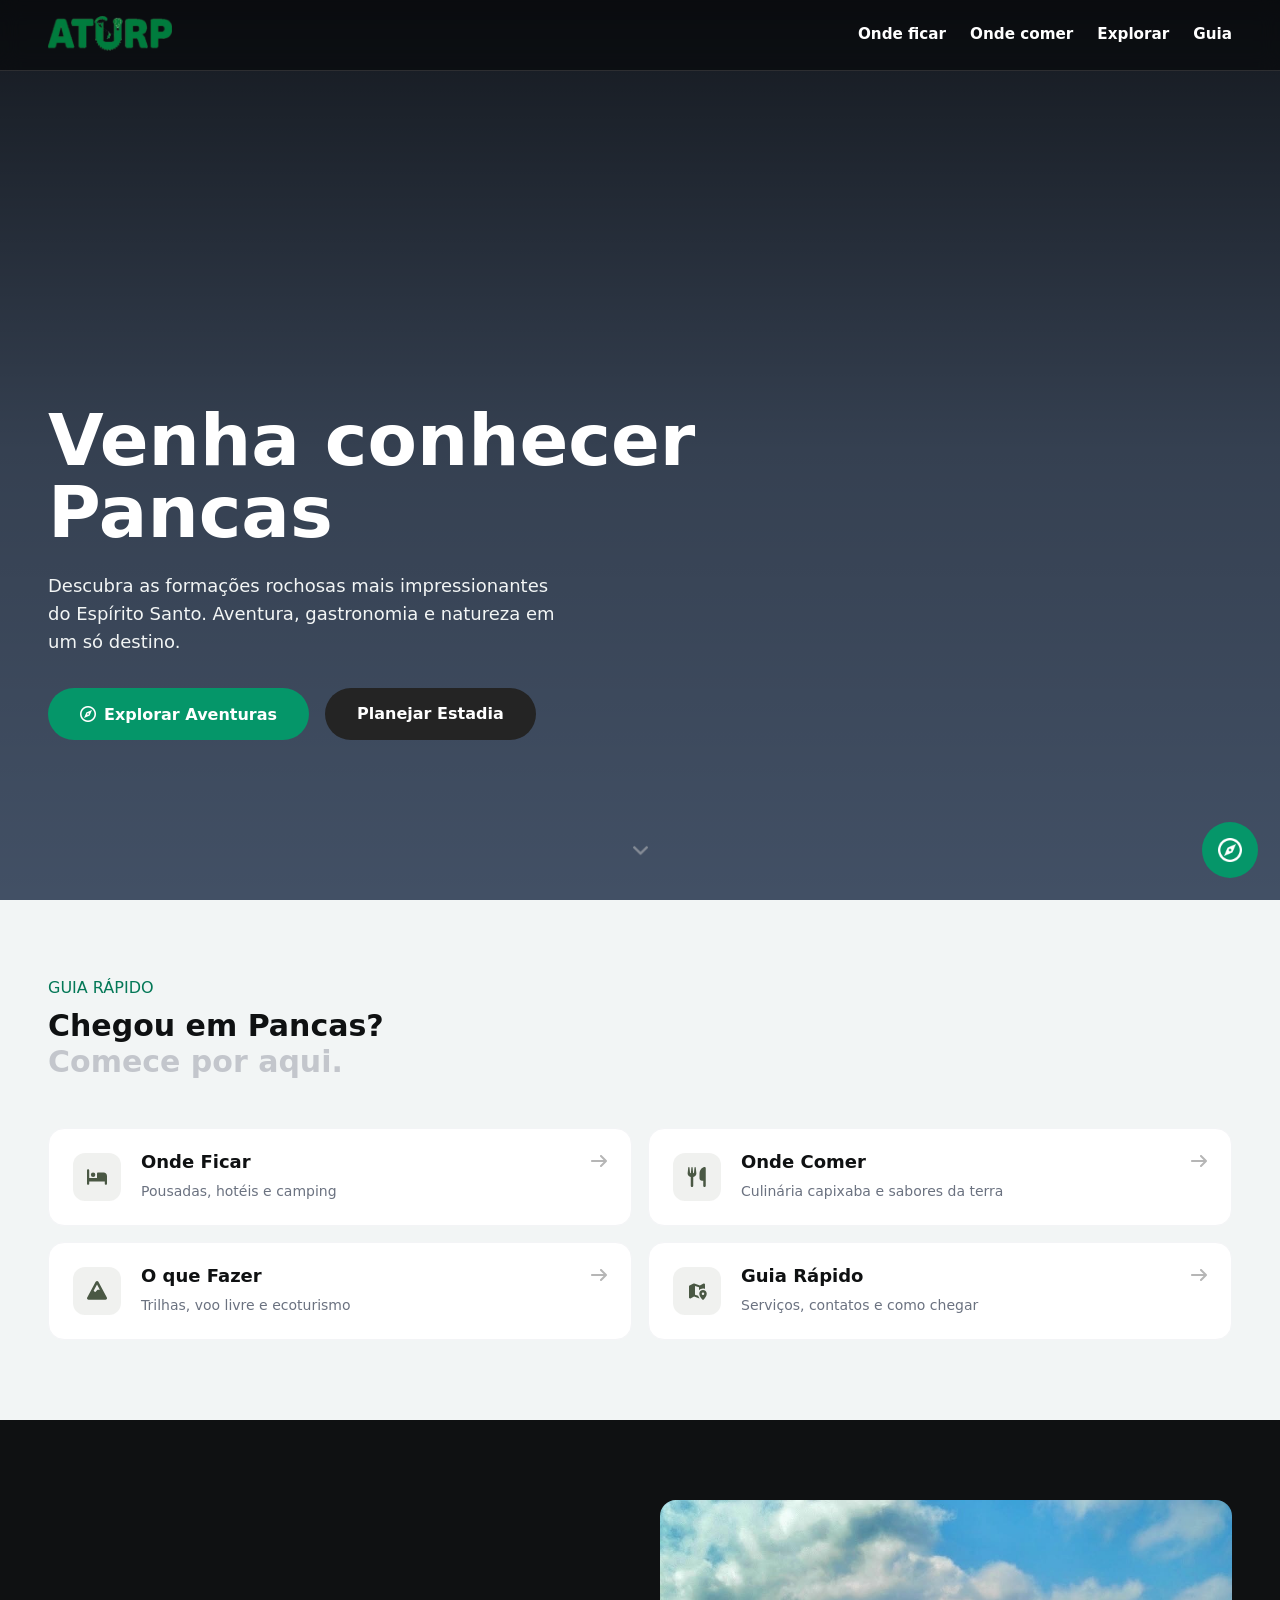
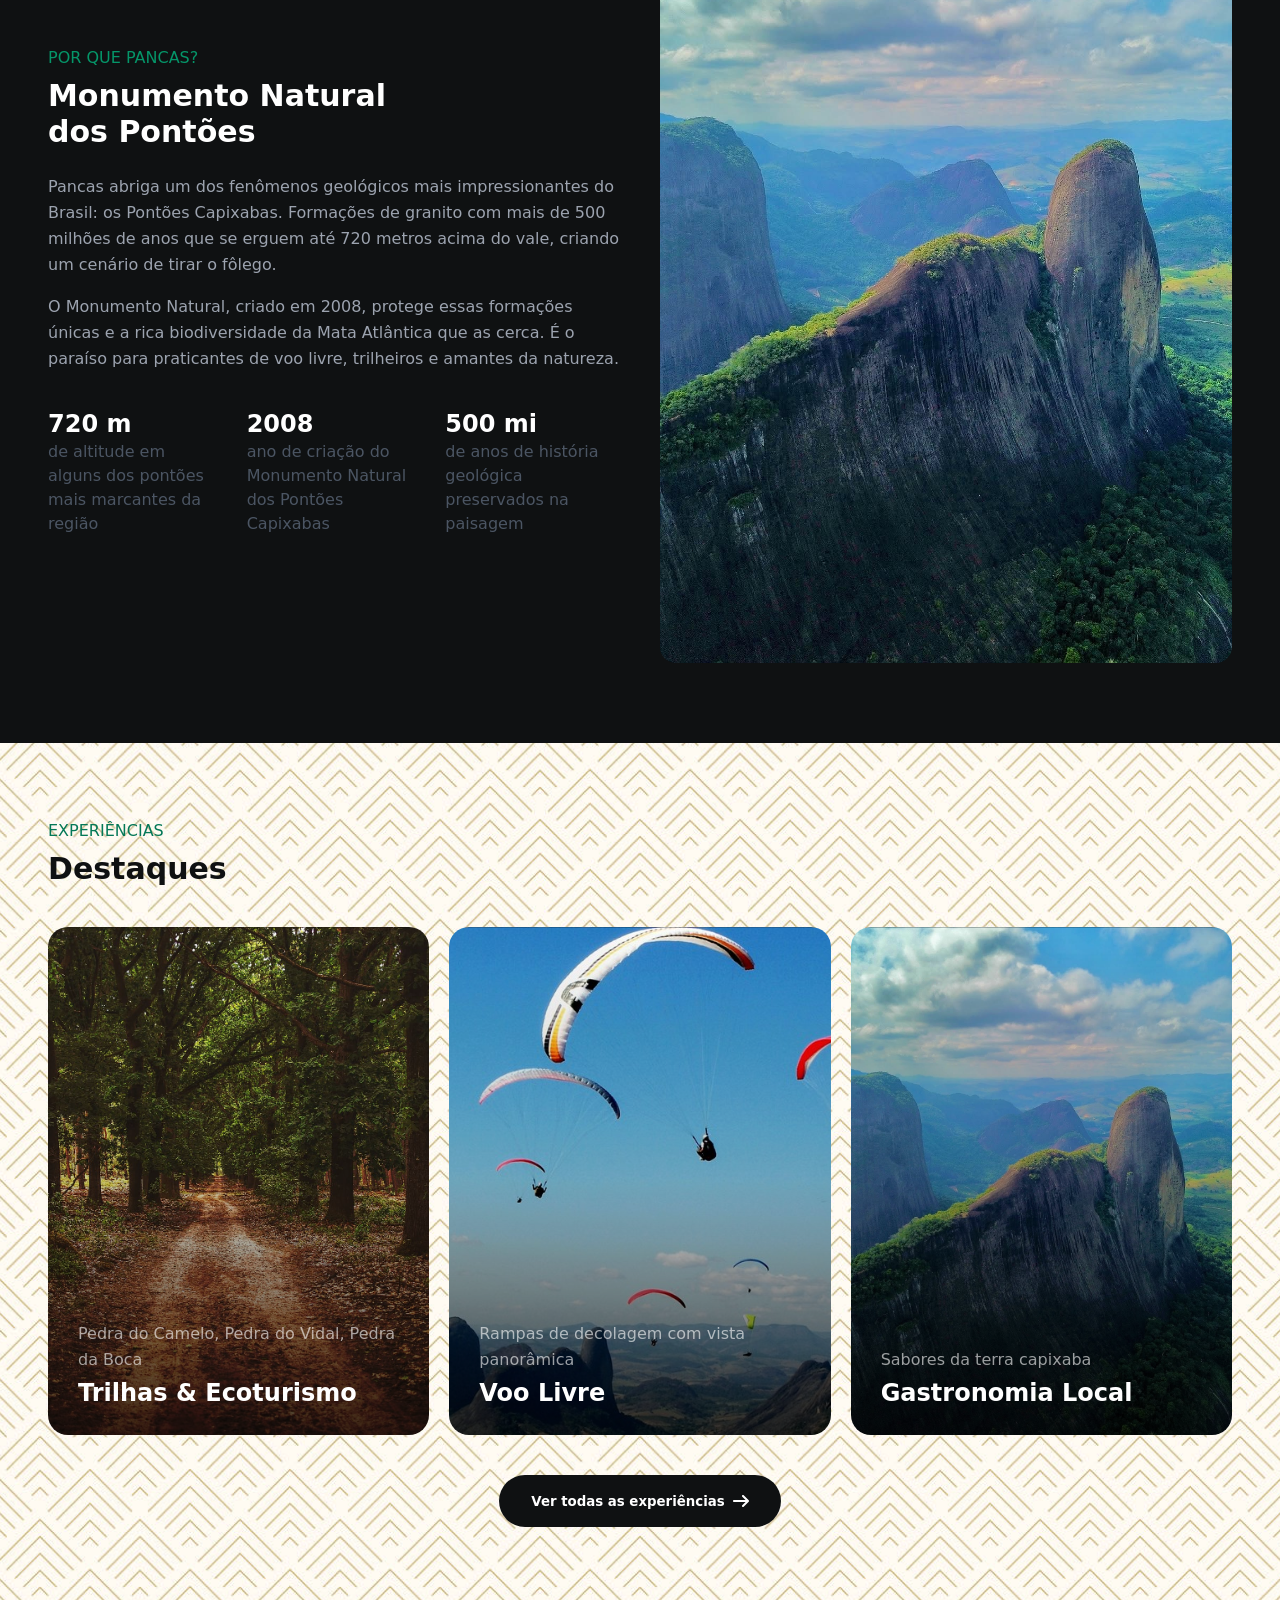
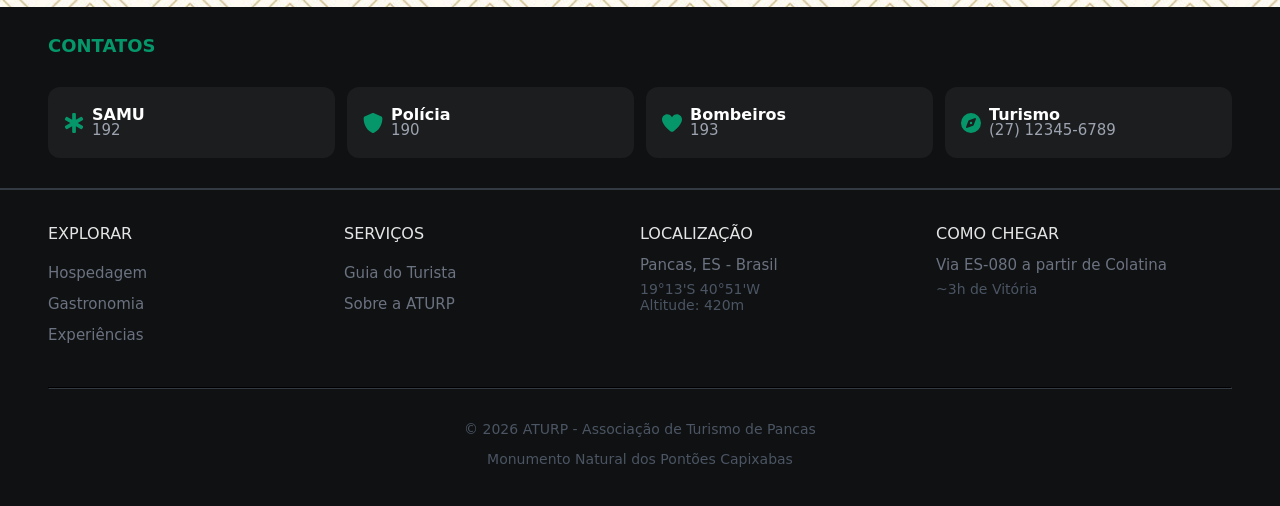
==== index.html @ 4fa63177 "Maior responsividade no "hero" e "onde-comer" / Adição de navegação no header" ====
<!doctype html>
<html lang="pt-BR">
	<head>
		<meta charset="UTF-8" />
		<meta name="viewport" content="width=device-width, initial-scale=1.0" />
		<title>Pancas Guia Turístico</title>
		<link rel="stylesheet" href="css/reset.css" />
		<link rel="stylesheet" href="css/main.css" />
		<link rel="stylesheet" href="css/index.css" />
		<link rel="stylesheet" href="css/nav-modal.css" />
	</head>
	<body id="page-top">
		<header class="site-header">
			<nav class="site-header__nav" aria-label="Navegação principal">
				<div class="layout-container site-header__nav-inner">
					<div class="logo">
						<a href="./index.html">
							<img
								src="./assets/img/aturp-logo-nobk.png"
								alt="Logo da ATURP - Associação de Turismo de Pancas"
								height="35"
							/>
						</a>
					</div>
					<div class="site-header__desktop-nav" aria-label="Navegação rápida">
						<a href="./pages/onde-ficar.html">Onde ficar</a>
						<a href="#contacts" data-scroll="#contacts">Onde comer</a>
						<a href="#experiences" data-scroll="#experiences">Explorar</a>
						<a href="#fast-guide" data-scroll="#fast-guide">Guia</a>
					</div>
				</div>
			</nav>
		</header>
		<section class="hero" aria-labelledby="hero-title">
			<div class="back-title-container" aria-hidden="true">
				<span class="back-title"></span>
			</div>
			<div class="hero__content layout-container">
				<h1 id="hero-title">Venha conhecer<br />Pancas</h1>
				<p>
					Descubra as formações rochosas mais impressionantes do Espírito Santo. Aventura, gastronomia e natureza
					em um só destino.
				</p>
				<div class="hero__actions">
					<button type="button" class="hero__button hero__button--primary btn" data-scroll="#experiences">
						<img src="assets/img/compass.png" alt="" class="btn-icon" />
						Explorar Aventuras
					</button>
					<a href="./pages/onde-ficar.html" class="hero__button hero__button--secondary btn">Planejar Estadia</a>
				</div>
				<div class="hero__scroll-indicator" aria-hidden="true">
					<img src="assets/img/down-arrow.png" alt="" aria-hidden="true" class="down-arrow" />
				</div>
			</div>
		</section>
		<main>
			<section id="fast-guide" class="fast-guide">
				<div class="layout-container">
					<hgroup>
						<p class="eyebrow">Guia Rápido</p>
						<h2 class="section-title">
							Chegou em Pancas?<br />
							<span>Comece por aqui.</span>
						</h2>
					</hgroup>
					<div class="tiles-grid">
						<a href="./pages/onde-ficar.html"
							class="guide-tile"
							aria-label="Ir para os contatos úteis e planejar sua estadia"
						>
							<div class="tile-icon">
								<svg xmlns="http://www.w3.org/2000/svg" viewBox="0 0 576 512" aria-hidden="true">
									<path
										d="M32 32c17.7 0 32 14.3 32 32l0 224 224 0 0-128c0-17.7 14.3-32 32-32l160 0c53 0 96 43 96 96l0 224c0 17.7-14.3 32-32 32s-32-14.3-32-32l0-64-448 0 0 64c0 17.7-14.3 32-32 32S0 465.7 0 448L0 64C0 46.3 14.3 32 32 32zm80 160a64 64 0 1 1 128 0 64 64 0 1 1 -128 0z"
									/>
								</svg>
							</div>
							<div class="tile-content">
								<h3>Onde Ficar</h3>
								<p>Pousadas, hotéis e camping</p>
							</div>
							<svg xmlns="http://www.w3.org/2000/svg" viewBox="0 0 512 512" class="right-arrow" aria-hidden="true">
								<path
									d="M502.6 278.6c12.5-12.5 12.5-32.8 0-45.3l-160-160c-12.5-12.5-32.8-12.5-45.3 0s-12.5 32.8 0 45.3L402.7 224 32 224c-17.7 0-32 14.3-32 32s14.3 32 32 32l370.7 0-105.4 105.4c-12.5 12.5-12.5 32.8 0 45.3s32.8 12.5 45.3 0l160-160z"
								/>
							</svg>
						</a>
						<button
							type="button"
							class="guide-tile"
							data-scroll="#contacts"
							aria-label="Ir para os contatos úteis e planejar onde comer"
						>
							<div class="tile-icon">
								<svg xmlns="http://www.w3.org/2000/svg" viewBox="0 0 512 512" aria-hidden="true">
									<path
										d="M63.9 14.4C63.1 6.2 56.2 0 48 0s-15.1 6.2-16 14.3L17.9 149.7c-1.3 6-1.9 12.1-1.9 18.2 0 45.9 35.1 83.6 80 87.7L96 480c0 17.7 14.3 32 32 32s32-14.3 32-32l0-224.4c44.9-4.1 80-41.8 80-87.7 0-6.1-.6-12.2-1.9-18.2L223.9 14.3C223.1 6.2 216.2 0 208 0s-15.1 6.2-15.9 14.4L178.5 149.9c-.6 5.7-5.4 10.1-11.1 10.1-5.8 0-10.6-4.4-11.2-10.2L143.9 14.6C143.2 6.3 136.3 0 128 0s-15.2 6.3-15.9 14.6L99.8 149.8c-.5 5.8-5.4 10.2-11.2 10.2-5.8 0-10.6-4.4-11.1-10.1L63.9 14.4zM448 0C432 0 320 32 320 176l0 112c0 35.3 28.7 64 64 64l32 0 0 128c0 17.7 14.3 32 32 32s32-14.3 32-32l0-448c0-17.7-14.3-32-32-32z"
									/>
								</svg>
							</div>
							<div class="tile-content">
								<h3>Onde Comer</h3>
								<p>Culinária capixaba e sabores da terra</p>
							</div>
							<svg xmlns="http://www.w3.org/2000/svg" viewBox="0 0 512 512" class="right-arrow" aria-hidden="true">
								<path
									d="M502.6 278.6c12.5-12.5 12.5-32.8 0-45.3l-160-160c-12.5-12.5-32.8-12.5-45.3 0s-12.5 32.8 0 45.3L402.7 224 32 224c-17.7 0-32 14.3-32 32s14.3 32 32 32l370.7 0-105.4 105.4c-12.5 12.5-12.5 32.8 0 45.3s32.8 12.5 45.3 0l160-160z"
								/>
							</svg>
						</button>
						<button
							type="button"
							class="guide-tile"
							data-scroll="#experiences"
							aria-label="Ir para a seção de experiências"
						>
							<div class="tile-icon">
								<svg xmlns="http://www.w3.org/2000/svg" viewBox="0 0 512 512" aria-hidden="true">
									<path
										d="M256.5 0c14.7 0 28.2 8.1 35.2 21l216 400c6.7 12.4 6.4 27.4-.8 39.5-7.2 12.1-20.3 19.5-34.3 19.5l-432 0c-14.1 0-27.1-7.4-34.3-19.5s-7.5-27.1-.8-39.5l216-400 2.9-4.6C231.7 6.2 243.6 0 256.5 0zM170.4 249.9l26.8 26.8c6.2 6.2 16.4 6.2 22.6 0l43.3-43.3c6-6 14.1-9.4 22.6-9.4l42.8 0-72.1-133.5-86.1 159.4z"
									/>
								</svg>
							</div>
							<div class="tile-content">
								<h3>O que Fazer</h3>
								<p>Trilhas, voo livre e ecoturismo</p>
							</div>
							<svg xmlns="http://www.w3.org/2000/svg" viewBox="0 0 512 512" class="right-arrow" aria-hidden="true">
								<path
									d="M502.6 278.6c12.5-12.5 12.5-32.8 0-45.3l-160-160c-12.5-12.5-32.8-12.5-45.3 0s-12.5 32.8 0 45.3L402.7 224 32 224c-17.7 0-32 14.3-32 32s14.3 32 32 32l370.7 0-105.4 105.4c-12.5 12.5-12.5 32.8 0 45.3s32.8 12.5 45.3 0l160-160z"
								/>
							</svg>
						</button>
						<button
							type="button"
							class="guide-tile"
							data-scroll="#fast-guide"
							aria-label="Voltar ao início do guia rápido"
						>
							<div class="tile-icon">
								<svg xmlns="http://www.w3.org/2000/svg" viewBox="0 0 640 512" aria-hidden="true">
									<path
										d="M576 48c0-11.1-5.7-21.4-15.2-27.2s-21.2-6.4-31.1-1.4L413.5 77.5 234.1 17.6c-8.1-2.7-16.8-2.1-24.4 1.7l-128 64C70.8 88.8 64 99.9 64 112l0 352c0 11.1 5.7 21.4 15.2 27.2s21.2 6.4 31.1 1.4l116.1-58.1 173.3 57.8c-4.3-6.4-8.5-13.1-12.6-19.9-11-18.3-21.9-39.3-30-61.8l-101.2-33.7 0-284.5 128 42.7 0 99.3c31-35.8 77-58.4 128-58.4 22.6 0 44.2 4.4 64 12.5L576 48zM512 224c-66.3 0-120 52.8-120 117.9 0 68.9 64.1 150.4 98.6 189.3 11.6 13 31.3 13 42.9 0 34.5-38.9 98.6-120.4 98.6-189.3 0-65.1-53.7-117.9-120-117.9zM472 344a40 40 0 1 1 80 0 40 40 0 1 1 -80 0z"
									/>
								</svg>
							</div>
							<div class="tile-content">
								<h3>Guia Rápido</h3>
								<p>Serviços, contatos e como chegar</p>
							</div>
							<svg xmlns="http://www.w3.org/2000/svg" viewBox="0 0 512 512" class="right-arrow" aria-hidden="true">
								<path
									d="M502.6 278.6c12.5-12.5 12.5-32.8 0-45.3l-160-160c-12.5-12.5-32.8-12.5-45.3 0s-12.5 32.8 0 45.3L402.7 224 32 224c-17.7 0-32 14.3-32 32s14.3 32 32 32l370.7 0-105.4 105.4c-12.5 12.5-12.5 32.8 0 45.3s32.8 12.5 45.3 0l160-160z"
								/>
							</svg>
						</button>
					</div>
				</div>
			</section>

			<section id="about-pancas" class="about-pancas">
				<div class="layout-container">
					<div class="about-pancas__grid">
						<div class="about-pancas__content">
							<hgroup>
								<p class="eyebrow eyebrow--on-dark">Por que Pancas?</p>
								<h2 class="section-title section-title--on-dark">Monumento Natural<br />dos Pontões</h2>
							</hgroup>
							<p class="about-pancas__description">
								Pancas abriga um dos fenômenos geológicos mais impressionantes do Brasil: os Pontões Capixabas.
								Formações de granito com mais de 500 milhões de anos que se erguem até 720 metros acima do vale,
								criando um cenário de tirar o fôlego.
							</p>
							<p class="about-pancas__description">
								O Monumento Natural, criado em 2008, protege essas formações únicas e a rica biodiversidade da
								Mata Atlântica que as cerca. É o paraíso para praticantes de voo livre, trilheiros e amantes da
								natureza.
							</p>
							<div class="highlight-grid">
								<div class="highlight-text">
									<p>720 m</p>
									<p>de altitude em alguns dos pontões mais marcantes da região</p>
								</div>
								<div class="highlight-text">
									<p>2008</p>
									<p>ano de criação do Monumento Natural dos Pontões Capixabas</p>
								</div>
								<div class="highlight-text">
									<p>500 mi</p>
									<p>de anos de história geológica preservados na paisagem</p>
								</div>
							</div>
						</div>
						<div class="about-pancas__image">
							<img src="assets/img/pontoes-capixabas-card.jpg" alt="Vista dos Pontões Capixabas em Pancas" />
						</div>
					</div>
				</div>
			</section>

			<section id="experiences" class="experiences">
				<div class="layout-container">
					<hgroup>
						<p class="eyebrow">Experiências</p>
						<h2 class="section-title">Destaques</h2>
					</hgroup>
					<div class="cards-grid">
						<article class="experience__card trail-card">
							<div class="experience-card__content">
								<p class="card-text">Pedra do Camelo, Pedra do Vidal, Pedra da Boca</p>
								<p class="card-title">Trilhas & Ecoturismo</p>
							</div>
						</article>
						<article class="experience__card free-flight-card">
							<div class="experience-card__content">
								<p class="card-text">Rampas de decolagem com vista panorâmica</p>
								<p class="card-title">Voo Livre</p>
							</div>
						</article>
						<article class="experience__card gastronomy-card">
							<div class="experience-card__content">
								<p class="card-text">Sabores da terra capixaba</p>
								<p class="card-title">Gastronomia Local</p>
							</div>
						</article>
					</div>
					<button type="button" class="experiences__btn" data-scroll="#contacts">
						<span>Ver todas as experiências</span>
						<svg xmlns="http://www.w3.org/2000/svg" viewBox="0 0 512 512" class="right-arrow" aria-hidden="true">
							<path
								d="M502.6 278.6c12.5-12.5 12.5-32.8 0-45.3l-160-160c-12.5-12.5-32.8-12.5-45.3 0s-12.5 32.8 0 45.3L402.7 224 32 224c-17.7 0-32 14.3-32 32s14.3 32 32 32l370.7 0-105.4 105.4c-12.5 12.5-12.5 32.8 0 45.3s32.8 12.5 45.3 0l160-160z"
							/>
						</svg>
					</button>
				</div>
			</section>
		</main>
		<button
			type="button"
			class="menu-btn btn"
			aria-label="Abrir menu"
			aria-controls="nav-modal"
			aria-expanded="false"
		>
			<img src="assets/img/compass.png" alt="" aria-hidden="true" />
		</button>

		<div class="nav-modal-overlay" aria-hidden="true"></div>

		<aside
			id="nav-modal"
			class="nav-modal"
			role="dialog"
			aria-modal="true"
			aria-labelledby="nav-modal-title"
			aria-hidden="true"
			tabindex="-1"
			inert
		>
			<div class="nav-modal__header">
				<h2 id="nav-modal-title" class="nav-modal__eyebrow">Navegação - Pancas, ES</h2>
			</div>

			<nav class="nav-modal__links" aria-label="Links rápidos">
				<a href="#page-top" class="nav-modal__link is-active" data-scroll="#page-top" aria-current="page">
					<span class="nav-modal__link-icon">
						<svg xmlns="http://www.w3.org/2000/svg" viewBox="0 0 576 512" aria-hidden="true">
							<path
								d="M575.8 255.5c0 18-15 32.1-32 32.1l-32 0 .7 160.2c0 2.7-.2 5.4-.5 8.1l0 16.2c0 22.1-17.9 40-40 40l-16 0c-1.1 0-2.2 0-3.3-.1c-1.4 .1-2.8 .1-4.2 .1l-40 0-30.3 0c-22.1 0-40-17.9-40-40l0-40 0-64c0-17.7-14.3-32-32-32l-64 0c-17.7 0-32 14.3-32 32l0 64 0 40c0 22.1-17.9 40-40 40l-30 0-41.7 0c-1.5 0-3-.1-4.5-.2c-1.2 .1-2.4 .2-3.6 .2l-16 0c-22.1 0-40-17.9-40-40l0-112c0-.9 0-1.9 .1-2.8l0-69.7-32 0c-18 0-32-14-32-32.1c0-9 3-17 10-24L266.4 8c7-7 15-8 22-8s15 2 21 7L564.8 231.5c8 7 12 15 11 24z"
							/>
						</svg>
					</span>
					<span class="nav-modal__link-label">Início</span>
					<span class="nav-modal__link-coord">19°13'S 40°51'W</span>
				</a>

				<a href="./pages/onde-ficar.html" class="nav-modal__link">
					<span class="nav-modal__link-icon">
						<svg xmlns="http://www.w3.org/2000/svg" viewBox="0 0 576 512" aria-hidden="true">
							<path
								d="M32 32c17.7 0 32 14.3 32 32l0 224 224 0 0-128c0-17.7 14.3-32 32-32l160 0c53 0 96 43 96 96l0 224c0 17.7-14.3 32-32 32s-32-14.3-32-32l0-64-448 0 0 64c0 17.7-14.3 32-32 32S0 465.7 0 448L0 64C0 46.3 14.3 32 32 32zm80 160a64 64 0 1 1 128 0 64 64 0 1 1 -128 0z"
							/>
						</svg>
					</span>
					<span class="nav-modal__link-label">Onde Ficar</span>
					<span class="nav-modal__link-coord">19°13'12"S</span>
				</a>

				<a href="#contacts" class="nav-modal__link" data-scroll="#contacts">
					<span class="nav-modal__link-icon">
						<svg xmlns="http://www.w3.org/2000/svg" viewBox="0 0 512 512" aria-hidden="true">
							<path
								d="M63.9 14.4C63.1 6.2 56.2 0 48 0s-15.1 6.2-16 14.3L17.9 149.7c-1.3 6-1.9 12.1-1.9 18.2 0 45.9 35.1 83.6 80 87.7L96 480c0 17.7 14.3 32 32 32s32-14.3 32-32l0-224.4c44.9-4.1 80-41.8 80-87.7 0-6.1-.6-12.2-1.9-18.2L223.9 14.3C223.1 6.2 216.2 0 208 0s-15.1 6.2-15.9 14.4L178.5 149.9c-.6 5.7-5.4 10.1-11.1 10.1-5.8 0-10.6-4.4-11.2-10.2L143.9 14.6C143.2 6.3 136.3 0 128 0s-15.2 6.3-15.9 14.6L99.8 149.8c-.5 5.8-5.4 10.2-11.2 10.2-5.8 0-10.6-4.4-11.1-10.1L63.9 14.4zM448 0C432 0 320 32 320 176l0 112c0 35.3 28.7 64 64 64l32 0 0 128c0 17.7 14.3 32 32 32s32-14.3 32-32l0-448c0-17.7-14.3-32-32-32z"
							/>
						</svg>
					</span>
					<span class="nav-modal__link-label">Onde Comer</span>
					<span class="nav-modal__link-coord">40°51'08"W</span>
				</a>

				<a href="#experiences" class="nav-modal__link" data-scroll="#experiences">
					<span class="nav-modal__link-icon">
						<svg xmlns="http://www.w3.org/2000/svg" viewBox="0 0 512 512" aria-hidden="true">
							<path
								d="M256.5 0c14.7 0 28.2 8.1 35.2 21l216 400c6.7 12.4 6.4 27.4-.8 39.5-7.2 12.1-20.3 19.5-34.3 19.5l-432 0c-14.1 0-27.1-7.4-34.3-19.5s-7.5-27.1-.8-39.5l216-400 2.9-4.6C231.7 6.2 243.6 0 256.5 0zM170.4 249.9l26.8 26.8c6.2 6.2 16.4 6.2 22.6 0l43.3-43.3c6-6 14.1-9.4 22.6-9.4l42.8 0-72.1-133.5-86.1 159.4z"
							/>
						</svg>
					</span>
					<span class="nav-modal__link-label">O que Fazer</span>
					<span class="nav-modal__link-coord">ALT 420m</span>
				</a>

				<a href="#fast-guide" class="nav-modal__link" data-scroll="#fast-guide">
					<span class="nav-modal__link-icon">
						<svg xmlns="http://www.w3.org/2000/svg" viewBox="0 0 640 512" aria-hidden="true">
							<path
								d="M576 48c0-11.1-5.7-21.4-15.2-27.2s-21.2-6.4-31.1-1.4L413.5 77.5 234.1 17.6c-8.1-2.7-16.8-2.1-24.4 1.7l-128 64C70.8 88.8 64 99.9 64 112l0 352c0 11.1 5.7 21.4 15.2 27.2s21.2 6.4 31.1 1.4l116.1-58.1 173.3 57.8c-4.3-6.4-8.5-13.1-12.6-19.9-11-18.3-21.9-39.3-30-61.8l-101.2-33.7 0-284.5 128 42.7 0 99.3c31-35.8 77-58.4 128-58.4 22.6 0 44.2 4.4 64 12.5L576 48zM512 224c-66.3 0-120 52.8-120 117.9 0 68.9 64.1 150.4 98.6 189.3 11.6 13 31.3 13 42.9 0 34.5-38.9 98.6-120.4 98.6-189.3 0-65.1-53.7-117.9-120-117.9zM472 344a40 40 0 1 1 80 0 40 40 0 1 1 -80 0z"
							/>
						</svg>
					</span>
					<span class="nav-modal__link-label">Guia do Turista</span>
					<span class="nav-modal__link-coord">ES-080</span>
				</a>

				<a href="#about-pancas" class="nav-modal__link" data-scroll="#about-pancas">
					<span class="nav-modal__link-icon">
						<svg xmlns="http://www.w3.org/2000/svg" viewBox="0 0 640 512" aria-hidden="true">
							<path
								d="M96 128a128 128 0 1 1 256 0A128 128 0 1 1 96 128zM0 482.3C0 383.8 79.8 304 178.3 304l91.4 0C368.2 304 448 383.8 448 482.3c0 16.4-13.3 29.7-29.7 29.7L29.7 512C13.3 512 0 498.7 0 482.3zM609.3 512l-137.8 0c5.4-9.4 8.6-20.3 8.6-32l0-8c0-60.7-27.1-115.2-69.8-151.8c2.4-.1 4.7-.2 7.1-.2l61.4 0C567.8 320 640 392.2 640 481.3c0 17-13.8 30.7-30.7 30.7zM432 256c-31 0-59-12.6-79.3-32.9C372.4 196.5 384 163.6 384 128c0-26.8-6.6-52.1-18.3-74.3C384.3 40.1 407.2 32 432 32c61.9 0 112 50.1 112 112s-50.1 112-112 112z"
							/>
						</svg>
					</span>
					<span class="nav-modal__link-label">Sobre a ATURP</span>
					<span class="nav-modal__link-coord">EST. 2024</span>
				</a>
			</nav>

			<button type="button" class="nav-modal__close" aria-label="Fechar menu">
				<svg xmlns="http://www.w3.org/2000/svg" viewBox="0 0 384 512" aria-hidden="true">
					<path
						d="M342.6 150.6c12.5-12.5 12.5-32.8 0-45.3s-32.8-12.5-45.3 0L192 210.7 86.6 105.4c-12.5-12.5-32.8-12.5-45.3 0s-12.5 32.8 0 45.3L146.7 256 41.4 361.4c-12.5 12.5-12.5 32.8 0 45.3s32.8 12.5 45.3 0L192 301.3 297.4 406.6c12.5 12.5 32.8 12.5 45.3 0s12.5-32.8 0-45.3L237.3 256 342.6 150.6z"
					/>
				</svg>
			</button>
		</aside>
		<footer id="site-footer">
			<div class="footer__top-divider">
				<section id="contacts" class="layout-container footer__contacts">
					<h2>CONTATOS</h2>
					<div class="contacts__grid">
						<a href="tel:192" aria-label="Ligar para o SAMU no número 192">
							<div class="contacts__card">
								<svg xmlns="http://www.w3.org/2000/svg" viewBox="0 0 512 512" aria-hidden="true">
									<path
										d="M208.5 32c0-17.7 14.3-32 32-32l32 0c17.7 0 32 14.3 32 32l0 140.9 122-70.4c15.3-8.8 34.9-3.6 43.7 11.7l16 27.7c8.8 15.3 3.6 34.9-11.7 43.7l-122 70.4 122 70.4c15.3 8.8 20.6 28.4 11.7 43.7l-16 27.7c-8.8 15.3-28.4 20.6-43.7 11.7l-122-70.4 0 140.9c0 17.7-14.3 32-32 32l-32 0c-17.7 0-32-14.3-32-32l0-140.9-122 70.4c-15.3 8.8-34.9 3.6-43.7-11.7l-16-27.7c-8.8-15.3-3.6-34.9 11.7-43.7l122-70.4-122-70.4c-15.3-8.8-20.5-28.4-11.7-43.7l16-27.7c8.8-15.3 28.4-20.5 43.7-11.7l122 70.4 0-140.9z"
									/>
								</svg>
								<div class="card__content">
									<h3>SAMU</h3>
									<p>192</p>
								</div>
							</div>
						</a>
						<a href="tel:190" aria-label="Ligar para a Polícia no número 190">
							<div class="contacts__card">
								<svg xmlns="http://www.w3.org/2000/svg" viewBox="0 0 512 512" aria-hidden="true">
									<path
										d="M256 0c4.6 0 9.2 1 13.4 2.9L457.8 82.8c22 9.3 38.4 31 38.3 57.2-.5 99.2-41.3 280.7-213.6 363.2-16.7 8-36.1 8-52.8 0-172.4-82.5-213.1-264-213.6-363.2-.1-26.2 16.3-47.9 38.3-57.2L242.7 2.9C246.9 1 251.4 0 256 0z"
									/>
								</svg>
								<div class="card__content">
									<h3>Polícia</h3>
									<p>190</p>
								</div>
							</div>
						</a>
						<a href="tel:193" aria-label="Ligar para os Bombeiros no número 193">
							<div class="contacts__card">
								<svg xmlns="http://www.w3.org/2000/svg" viewBox="0 0 512 512" aria-hidden="true">
									<path
										d="M241 87.1l15 20.7 15-20.7C296 52.5 336.2 32 378.9 32 452.4 32 512 91.6 512 165.1l0 2.6c0 112.2-139.9 242.5-212.9 298.2-12.4 9.4-27.6 14.1-43.1 14.1s-30.8-4.6-43.1-14.1C139.9 410.2 0 279.9 0 167.7l0-2.6C0 91.6 59.6 32 133.1 32 175.8 32 216 52.5 241 87.1z"
									/>
								</svg>
								<div class="card__content">
									<h3>Bombeiros</h3>
									<p>193</p>
								</div>
							</div>
						</a>
						<a href="tel:+5527123456789" aria-label="Ligar para o contato de turismo no número 27 12345-6789">
							<div class="contacts__card">
								<svg xmlns="http://www.w3.org/2000/svg" viewBox="0 0 512 512" aria-hidden="true">
									<path
										d="M256 512a256 256 0 1 0 0-512 256 256 0 1 0 0 512zm50.7-186.9L162.4 380.6c-19.4 7.5-38.5-11.6-31-31l55.5-144.3c3.3-8.5 9.9-15.1 18.4-18.4l144.3-55.5c19.4-7.5 38.5 11.6 31 31L325.1 306.7c-3.2 8.5-9.9 15.1-18.4 18.4zM288 256a32 32 0 1 0 -64 0 32 32 0 1 0 64 0z"
									/>
								</svg>
								<div class="card__content">
									<h3>Turismo</h3>
									<p>(27) 12345-6789</p>
								</div>
							</div>
						</a>
					</div>
				</section>
			</div>

			<section class="layout-container">
				<div class="footer__meta">
					<div class="footer__links">
						<div class="footer-links__grid">
							<div class="footer-links__column">
								<h3>EXPLORAR</h3>
								<a href="./pages/onde-ficar.html">Hospedagem</a>
								<a href="#contacts" data-scroll="#contacts">Gastronomia</a>
								<a href="#experiences" data-scroll="#experiences">Experiências</a>
							</div>
							<div class="footer-links__column">
								<h3>SERVIÇOS</h3>
								<a href="#fast-guide" data-scroll="#fast-guide">Guia do Turista</a>
								<a href="#about-pancas" data-scroll="#about-pancas">Sobre a ATURP</a>
							</div>
						</div>
					</div>

					<div class="footer__info">
						<div class="footer-info__grid">
							<div class="footer-info__column">
								<h3>LOCALIZAÇÃO</h3>
								<p class="info__p">Pancas, ES - Brasil</p>
								<p class="info__p_secondary">19°13'S 40°51'W Altitude: 420m</p>
							</div>
							<div class="footer-info__column">
								<h3>COMO CHEGAR</h3>
								<p class="info__p">Via ES-080 a partir de Colatina</p>
								<p class="info__p_secondary">~3h de Vitória</p>
							</div>
						</div>
					</div>
				</div>
				<hr />

				<div class="footer__bottom">
					<p>&copy; 2026 ATURP - Associação de Turismo de Pancas</p>
					<p>Monumento Natural dos Pontões Capixabas</p>
				</div>
			</section>
		</footer>
		<script src="./js/script.js"></script>
		<script src="./js/nav-modal.js"></script>
	</body>
</html>
---- css/main.css ----
/* -----GERAL----- */
* {
	box-sizing: border-box;
	-webkit-tap-highlight-color: transparent;
	font-family:
		ui-sans-serif,
		system-ui,
		sans-serif,
		"Apple Color Emoji",
		"Segoe UI Emoji",
		"Segoe UI Symbol",
		"Noto Color Emoji";
}

:root {
	--dark-green: #047857;
	--light-green: #059669;
	--ice-white: #e5e5e5;
	--light-gray: #f2f5f5;
	--dark-gray: #242424;
	--black: #0f1112;
	--title-size-desk: 4.5rem;
}
.layout-container {
	width: 100%;
	max-width: 1280px;
	margin: 0 auto;
	padding-left: 24px;
	padding-right: 24px;
}

/* -----SITE LOADING----- */
body {
	font-family:
		ui-sans-serif, system-ui, sans-serif, "Apple Color Emoji", "Segoe UI Emoji", "Segoe UI Symbol", "Noto Color Emoji";
	opacity: 1;
	transition: opacity 300ms ease;
}
html.is-loading body {
	opacity: 0;
}
body.is-ready {
	opacity: 1;
}

/* -----BUTTON----- */
.btn {
	min-height: 3.25rem;
	min-width: 3.25rem;
	border: 0px;
	border-radius: 30px;
	color: #fff;
	font-size: 16px;
	font-weight: 600;
}

.btn:hover {
	cursor: pointer;
}

/* -----HEADER----- */
.site-header__desktop-nav {
	display: none;
}

.site-header__desktop-nav a {
	color: #fff;
	font-size: 0.95rem;
	font-weight: 600;
	text-decoration: none;
	transition: color 0.2s ease, opacity 0.2s ease;
}

.site-header__desktop-nav a:hover,
.site-header__desktop-nav a:focus-visible {
	color: var(--light-green);
	opacity: 1;
}

/* -----MENU----- */
.menu-btn {
	position: fixed;
	bottom: 22px;
	right: 22px;
	display: flex;
	align-items: center;
	justify-content: center;
	background-color: var(--light-green);
	width: 3.5rem;
	height: 3.5rem;
	z-index: 100;
}

.menu-btn img {
	height: 1.5rem;
	width: 1.5rem;
}

/* -----FOOTER----- */
footer {
	background-color: var(--black);
	color: white;
	width: 100%;
}

.footer__top-divider {
	border-bottom: 2px solid #343a42;
}

.footer__contacts {
	padding-top: 30px;
	padding-bottom: 30px;
}

.footer__contacts h2 {
	color: var(--light-green);
	font-size: 18px;
	font-weight: 600;
}

.contacts__grid {
	display: grid;
	grid-template-columns: repeat(2, 1fr);
	grid-template-rows: repeat(2, 1fr);
	gap: 12px;
	margin-top: 2rem;
}

.contacts__grid a {
	text-decoration: none;
}

.contacts__card {
	display: grid;
	grid-template-columns: repeat(2, max-content);
	grid-template-rows: repeat(2, fit-content);
	align-items: center;
	gap: 0.5rem;
	background-color: #1b1d1e;
	border-radius: 0.75rem;
	padding: 1.25rem 1rem;
	transition: all 0.3s ease;
}

.contacts__card:hover {
	cursor: pointer;
	background-color: #2f3131;
}

.contacts__card svg {
	width: 1.25rem;
	height: 1.25rem;
	fill: var(--light-green);
}

.card__content h3 {
	color: #fff;
	font-weight: 600;
}

.card__content p {
	color: #9ca3af;
	font-size: 15px;
}

.footer__meta {
	display: flex;
	flex-direction: column;
}

.footer__links,
.footer__info {
	padding-top: 20px;
	padding-bottom: 20px;
}

.footer-links__grid,
.footer-info__grid {
	display: grid;
	grid-template-columns: repeat(2, 1fr);
	grid-template-rows: repeat(2, fit-content);
	padding-top: 16px;
	padding-bottom: 16px;
}

.footer-links__column,
.footer-info__column {
	display: flex;
	flex-direction: column;
}

.footer-links__column h3,
.footer-info__column h3 {
	padding-bottom: 16px;
	color: #e5e5e5;
}

.footer-links__column a {
	font-size: 15px;
	text-decoration: none;
	color: #6b7280;
	width: max-content;
	padding: 8px 4px 8px 0;
}

.footer-links__column a:hover {
	color: #8890a0;
}

.footer-links__column a:last-of-type {
	padding-bottom: 0;
}

.info__p {
	font-size: 15px;
	color: #6b7280;
	padding-bottom: 8px;
}

.info__p_secondary {
	font-size: 14px;
	max-width: 130px;
	color: #4b5563;
	line-height: 16px;
}

footer hr {
	border-color: #343a42;
}

.footer__bottom {
	display: flex;
	flex-direction: column;
	justify-content: center;
	align-items: center;
	gap: 16px;
	color: #4b5563;
	font-size: 14px;
	padding-top: 25px;
	padding-bottom: 40px;
}

/* -----MEDIA QUERIES----- */
@media screen and (min-width: 768px) {
	.layout-container {
		padding-left: 48px;
		padding-right: 48px;
	}

	.site-header__desktop-nav {
		display: flex;
		align-items: center;
		justify-content: flex-end;
		gap: 1.5rem;
		margin-left: auto;
	}

	.contacts__grid {
		grid-template-columns: repeat(4, 1fr);
		grid-template-rows: 1fr;
	}

	.footer__meta {
		flex-direction: row;
	}

	.footer__links,
	.footer__info {
		width: 50%;
	}
}
---- css/index.css ----
/* -----NAV----- */
.site-header__nav {
	position: fixed;
	width: 100%;
	border-bottom: 1px solid #77777750;
	background-color: #00000080;
	backdrop-filter: blur(10px);
	z-index: 100;
}

.site-header__nav-inner {
	display: flex;
	justify-content: space-between;
	align-items: center;
	padding-top: 1rem;
	padding-bottom: 1rem;
}

.logo:hover {
	cursor: pointer;
}

.logo a {
	display: inline-flex;
}

.logo img {
	display: block;
	width: auto;
}

/* -----HERO----- */
.hero {
	display: flex;
	flex-direction: column;
	align-items: center;
	width: 100%;
	height: 100vh;
	background-color: #425065;
	background-image:
		linear-gradient(rgba(0, 0, 0, 0.7), rgba(0, 0, 0, 0.2), rgba(0, 0, 0, 0)),
		url("../assets/img/paisagem-grande.JPG");
	background-size: cover;
	background-position: center;
	overflow: hidden;
}

.back-title {
	position: absolute;
	text-transform: uppercase;
}

.back-title-container {
	position: absolute;
	display: flex;
	justify-content: center;
	align-items: center;
	width: 100vw;
	height: 50vh;
	color: rgba(255, 255, 255, 0.15);
	font-size: 20vw;
	font-weight: 800;
	letter-spacing: 5px;
	pointer-events: none;
	z-index: 1;
}

.hero__content {
	display: flex;
	flex-direction: column;
	align-items: flex-start;
	justify-content: flex-end;
	position: relative;
	height: 100%;
	line-height: 24px;
	text-align: left;
	z-index: 2;
}

.hero__content h1 {
	color: #fff;
	font-size: 3em;
	font-weight: 700;
	line-height: 1;
}

.hero__content p {
	color: var(--light-gray);
	font-size: 1rem;
	max-width: 32rem;
	line-height: 1.625;
	margin-top: 1.5rem;
}

.hero__actions {
	display: flex;
	flex-wrap: wrap;
	gap: 1rem;
	margin-top: 2rem;
	margin-bottom: 60px;
}

.hero__button {
	display: flex;
	justify-content: center;
	align-items: center;
	gap: 0.5rem;
	max-width: fit-content;
	padding: 0 32px;
	text-decoration: none;
	transition: background-color 0.1s ease;
}

.hero__button--primary {
	background-color: var(--light-green);
}

.hero__button--primary:hover {
	background-color: oklch(50% 0.1 165);
}

.hero__button--secondary {
	background-color: var(--dark-gray);
}

.hero__button--secondary:hover {
	background-color: oklch(30% 0 0);
}

.btn-icon {
	width: 1rem;
	height: 1rem;
}

.hero__scroll-indicator {
	display: flex;
	align-items: center;
	justify-content: center;
	width: 100%;
	height: 100px;
}

@keyframes up-and-down {
	0%,
	100% {
		transform: translateY(0);
	}

	50% {
		transform: translateY(6px);
	}
}

.down-arrow {
	width: 15px;
	height: 15px;
	opacity: 0.5;
	animation: up-and-down 2s ease infinite;
}

/* -----MAIN----- */
main {
	display: flex;
	flex-direction: column;
	align-items: center;
	width: 100%;
	background-color: #f9f9f9;
	background-image: url("../assets/img/background.jpg");
	background-size: 600px;
	background-position: center;
}

.fast-guide,
.about-pancas,
.experiences,
.footer__contacts {
	scroll-margin-top: 96px;
}

.eyebrow {
	color: var(--dark-green);
	text-transform: uppercase;
	margin-bottom: 0.75rem;
}

.eyebrow--on-dark {
	color: var(--light-green);
}

.section-title {
	color: var(--black);
	font-size: 30px;
	font-weight: 700;
	line-height: 2.25rem;
}

.section-title span {
	color: #c3c6cc;
}

.section-title--on-dark {
	color: #fff;
}

/* -----FAST GUIDE----- */
.fast-guide {
	width: 100%;
	background-color: var(--light-gray);
	padding-top: 80px;
	padding-bottom: 80px;
}

.tiles-grid {
	display: grid;
	grid-template-columns: 1fr;
	grid-template-rows: repeat(4, fit-content);
	gap: 1rem;
	margin-top: 3rem;
}

.guide-tile {
	display: grid;
	grid-template-columns: max-content 1fr max-content;
	gap: 1.25rem;
	align-items: start;
	width: 100%;
	padding: 1.5rem;
	background-color: #fff;
	border: 1px solid #f3f4f6;
	border-radius: 1rem;
	color: inherit;
	font: inherit;
	text-align: left;
	text-decoration: none;
	cursor: pointer;
	transition: all 0.3s cubic-bezier(0.4, 0, 0.2, 1);
}

.guide-tile h3 {
	color: var(--black);
	font-size: 18px;
	font-weight: 600;
	transition: color 0.1s ease;
}

.guide-tile p {
	color: #6b7280;
	font-size: 14px;
	line-height: 1.25rem;
}

.tile-icon {
	display: flex;
	align-items: center;
	justify-content: center;
	width: 3rem;
	height: 3rem;
	border-radius: 0.75rem;
	background-color: #4a584415;
}

.tile-icon svg {
	width: 1.25rem;
	height: 1.25rem;
	fill: #4a5844;
}

.tile-content {
	display: flex;
	flex-direction: column;
	gap: 10px;
}

.right-arrow {
	width: 1rem;
	height: 1rem;
	fill: #b6b6b6;
	transition: transform 0.1s ease, fill 0.1s ease;
}

.guide-tile:hover,
.guide-tile:focus-visible {
	box-shadow:
		0 10px 15px -3px rgba(0, 0, 0, 0.1),
		0 4px 6px -4px rgba(0, 0, 0, 0.1);
}

.guide-tile:hover .right-arrow,
.guide-tile:focus-visible .right-arrow {
	fill: var(--dark-green);
	transform: translateX(3px);
	transform-origin: 0 0;
}

.guide-tile:hover h3,
.guide-tile:focus-visible h3 {
	color: var(--dark-green);
}

/* -----ABOUT----- */
.about-pancas {
	width: 100%;
	background-color: var(--black);
	padding-top: 80px;
	padding-bottom: 80px;
}

.about-pancas__grid {
	display: grid;
	grid-template-columns: 1fr;
	grid-template-rows: repeat(2, fit-content);
	gap: 2.5rem;
	align-items: center;
}

.about-pancas__content {
	margin-top: 1.5rem;
}

.about-pancas__content hgroup {
	margin-bottom: 1.5rem;
}

.about-pancas__description {
	color: #9ca3af;
	font-size: 1rem;
	line-height: 26px;
}

.about-pancas__description:last-of-type {
	margin-top: 1rem;
}

.highlight-grid {
	display: grid;
	grid-template-columns: repeat(3, 1fr);
	gap: 1.5rem;
	margin-top: 2.5rem;
}

.highlight-text p:first-child {
	color: #fff;
	font-size: 1.5rem;
	font-weight: 700;
}

.highlight-text p:last-child {
	color: #4b5563;
	font-size: 1rem;
	line-height: 1.5rem;
	margin-top: 0.25rem;
}

.about-pancas__image {
	width: 100%;
	height: auto;
	border-radius: 1rem;
	overflow: hidden;
	margin: auto 0;
}

.about-pancas__image img {
	display: block;
	width: 100%;
	height: auto;
}

/* -----EXPERIENCES----- */
.experiences {
	width: 100%;
	padding-top: 80px;
	padding-bottom: 80px;
}

.cards-grid {
	display: grid;
	grid-template-columns: 1fr;
	grid-template-rows: repeat(3, 1fr);
	gap: 20px;
	margin-top: 2.5rem;
}

.experience__card {
	display: flex;
	align-items: flex-end;
	padding: 30px;
	border-radius: 20px;
	width: 100%;
	height: auto;
	aspect-ratio: 3 / 4;
	background-size: cover;
	background-position: center;
}

.experience__card:hover .card-title {
	color: var(--light-green);
}

.experience-card__content {
	display: flex;
	flex-direction: column;
	gap: 0.5rem;
}

.card-text {
	color: #fff9;
	font-size: 1rem;
	line-height: 26px;
}

.card-title {
	color: #fff;
	font-size: 1.5rem;
	font-weight: 700;
	transition: color 0.3s cubic-bezier(0.4, 0, 0.2, 1);
}

.trail-card {
	background-image:
		linear-gradient(to top, rgba(0, 0, 0, 0.7), rgba(0, 0, 0, 0.2), rgba(0, 0, 0, 0)),
		url("../assets/img/trilha-card.jpg");
}

.free-flight-card {
	background-image:
		linear-gradient(to top, rgba(0, 0, 0, 0.7), rgba(0, 0, 0, 0.2), rgba(0, 0, 0, 0)),
		url("../assets/img/voo-livre-card.jpg");
}

.gastronomy-card {
	background-image:
		linear-gradient(to top, rgba(0, 0, 0, 0.7), rgba(0, 0, 0, 0.2), rgba(0, 0, 0, 0)),
		url("../assets/img/pontoes-capixabas-card.jpg");
}

.experiences__btn {
	display: flex;
	justify-content: center;
	align-items: center;
	gap: 0.5rem;
	max-width: fit-content;
	min-height: 3.25rem;
	padding: 0 32px;
	margin: 2.5rem auto 0;
	background-color: var(--black);
	color: #fff;
	font-weight: 600;
	border: 0;
	border-radius: 30px;
	transition: background-color 0.1s ease;
}

.experiences__btn svg {
	fill: #fff;
}

.experiences__btn .right-arrow {
	transition: transform 0.1s ease;
}

.experiences__btn:hover,
.experiences__btn:focus-visible {
	cursor: pointer;
	background-color: #1b1d1e;
}

.experiences__btn:hover .right-arrow,
.experiences__btn:focus-visible .right-arrow {
	transform: translateX(3px);
	transform-origin: 0 0;
}

.hero__button:focus-visible,
.guide-tile:focus-visible,
.experiences__btn:focus-visible,
.menu-btn:focus-visible {
	outline: 2px solid var(--light-green);
	outline-offset: 3px;
}

/* TABLET SCREEN */
@media screen and (min-width: 768px) {
	.back-title-container {
		font-size: 15vw;
	}

	.hero__content h1 {
		font-size: var(--title-size-desk);
	}

	.hero__content p {
		font-size: 1.125rem;
		line-height: 1.75rem;
	}

	.tiles-grid {
		grid-template-columns: repeat(2, 1fr);
		grid-template-rows: repeat(2, max-content);
	}

	.about-pancas__grid {
		grid-template-columns: repeat(2, 1fr);
		grid-template-rows: 1fr;
	}

	.cards-grid {
		grid-template-columns: repeat(3, 1fr);
		grid-template-rows: 1fr;
	}
}
---- css/nav-modal.css ----
/* -----NAV MODAL----- */
.nav-modal-overlay {
	position: fixed;
	inset: 0;
	background-color: rgba(0, 0, 0, 0.5);
	backdrop-filter: blur(4px);
	z-index: 200;
	opacity: 0;
	pointer-events: none;
	transition: opacity 0.3s ease;
}
.nav-modal-overlay.is-open {
	opacity: 1;
	pointer-events: all;
}

.nav-modal {
	position: fixed;
	bottom: 0;
	right: 0;
	width: 100%;
	max-width: 420px;
	height: 100dvh;
	background-color: #0f1112;
	border-left: 1px solid #ffffff10;
	z-index: 201;
	display: flex;
	flex-direction: column;
	padding: 2.5rem 1.5rem 2.5rem;
	transform: translateX(100%);
	transition: transform 0.4s cubic-bezier(0.4, 0, 0.2, 1);
}
.nav-modal.is-open {
	transform: translateX(0);
}

/* Header do modal */
.nav-modal__header {
	display: flex;
	flex-direction: column;
	gap: 0.25rem;
	margin-bottom: 2rem;
	padding-bottom: 1.5rem;
	border-bottom: 1px solid #ffffff10;
}
.nav-modal__eyebrow {
	color: #4b5563;
	font-size: 11px;
	font-weight: 600;
	letter-spacing: 0.15em;
	text-transform: uppercase;
}

/* Links de navegação */
.nav-modal__links {
	display: flex;
	flex-direction: column;
	gap: 0.25rem;
	flex: 1;
}
.nav-modal__link {
	display: grid;
	grid-template-columns: 2rem 1fr auto;
	align-items: center;
	gap: 1rem;
	padding: 1rem 0.75rem;
	border-radius: 0.75rem;
	text-decoration: none;
	color: #9ca3af;
	transition: all 0.2s ease;
}
.nav-modal__link:hover,
.nav-modal__link:focus-visible,
.nav-modal__link.is-active {
	background-color: #1b1d1e;
	color: #fff;
}
.nav-modal__link.is-active {
	color: #fff;
}
.nav-modal__link-icon {
	display: flex;
	align-items: center;
	justify-content: center;
	width: 2rem;
	height: 2rem;
}
.nav-modal__link-icon svg {
	width: 1.1rem;
	height: 1.1rem;
	fill: currentColor;
	opacity: 0.7;
}
.nav-modal__link:hover .nav-modal__link-icon svg,
.nav-modal__link:focus-visible .nav-modal__link-icon svg,
.nav-modal__link.is-active .nav-modal__link-icon svg {
	opacity: 1;
	fill: var(--light-green);
}
.nav-modal__link-label {
	font-size: 1rem;
	font-weight: 500;
}
.nav-modal__link.is-active .nav-modal__link-label {
	color: #fff;
	font-weight: 600;
}
.nav-modal__link-coord {
	font-size: 11px;
	font-weight: 500;
	letter-spacing: 0.05em;
	color: var(--light-green);
	opacity: 0;
	transition: opacity 0.2s ease;
	white-space: nowrap;
}
.nav-modal__link:hover .nav-modal__link-coord,
.nav-modal__link:focus-visible .nav-modal__link-coord,
.nav-modal__link.is-active .nav-modal__link-coord {
	opacity: 1;
}

/* Botão fechar */
.nav-modal__close {
	display: flex;
	align-items: center;
	justify-content: center;
	width: 2.5rem;
	height: 2.5rem;
	border: 0;
	border-radius: 50%;
	background-color: #1b1d1e;
	color: #9ca3af;
	cursor: pointer;
	align-self: flex-end;
	margin-top: auto;
	transition: all 0.2s ease;
}
.nav-modal__close:hover {
	background-color: #2f3131;
	color: #fff;
}
.nav-modal__close:focus-visible {
	outline: 2px solid var(--light-green);
	outline-offset: 3px;
	background-color: #2f3131;
	color: #fff;
}
.nav-modal__close svg {
	width: 1rem;
	height: 1rem;
	fill: currentColor;
}

/* Animação de entrada dos links */
.nav-modal__link {
	opacity: 0;
	transform: translateX(12px);
	transition:
		opacity 0.3s ease,
		transform 0.3s ease,
		background-color 0.2s ease,
		color 0.2s ease;
}
.nav-modal.is-open .nav-modal__link {
	opacity: 1;
	transform: translateX(0);
}
.nav-modal.is-open .nav-modal__link:nth-child(1) { transition-delay: 0.08s; }
.nav-modal.is-open .nav-modal__link:nth-child(2) { transition-delay: 0.13s; }
.nav-modal.is-open .nav-modal__link:nth-child(3) { transition-delay: 0.18s; }
.nav-modal.is-open .nav-modal__link:nth-child(4) { transition-delay: 0.23s; }
.nav-modal.is-open .nav-modal__link:nth-child(5) { transition-delay: 0.28s; }
.nav-modal.is-open .nav-modal__link:nth-child(6) { transition-delay: 0.33s; }
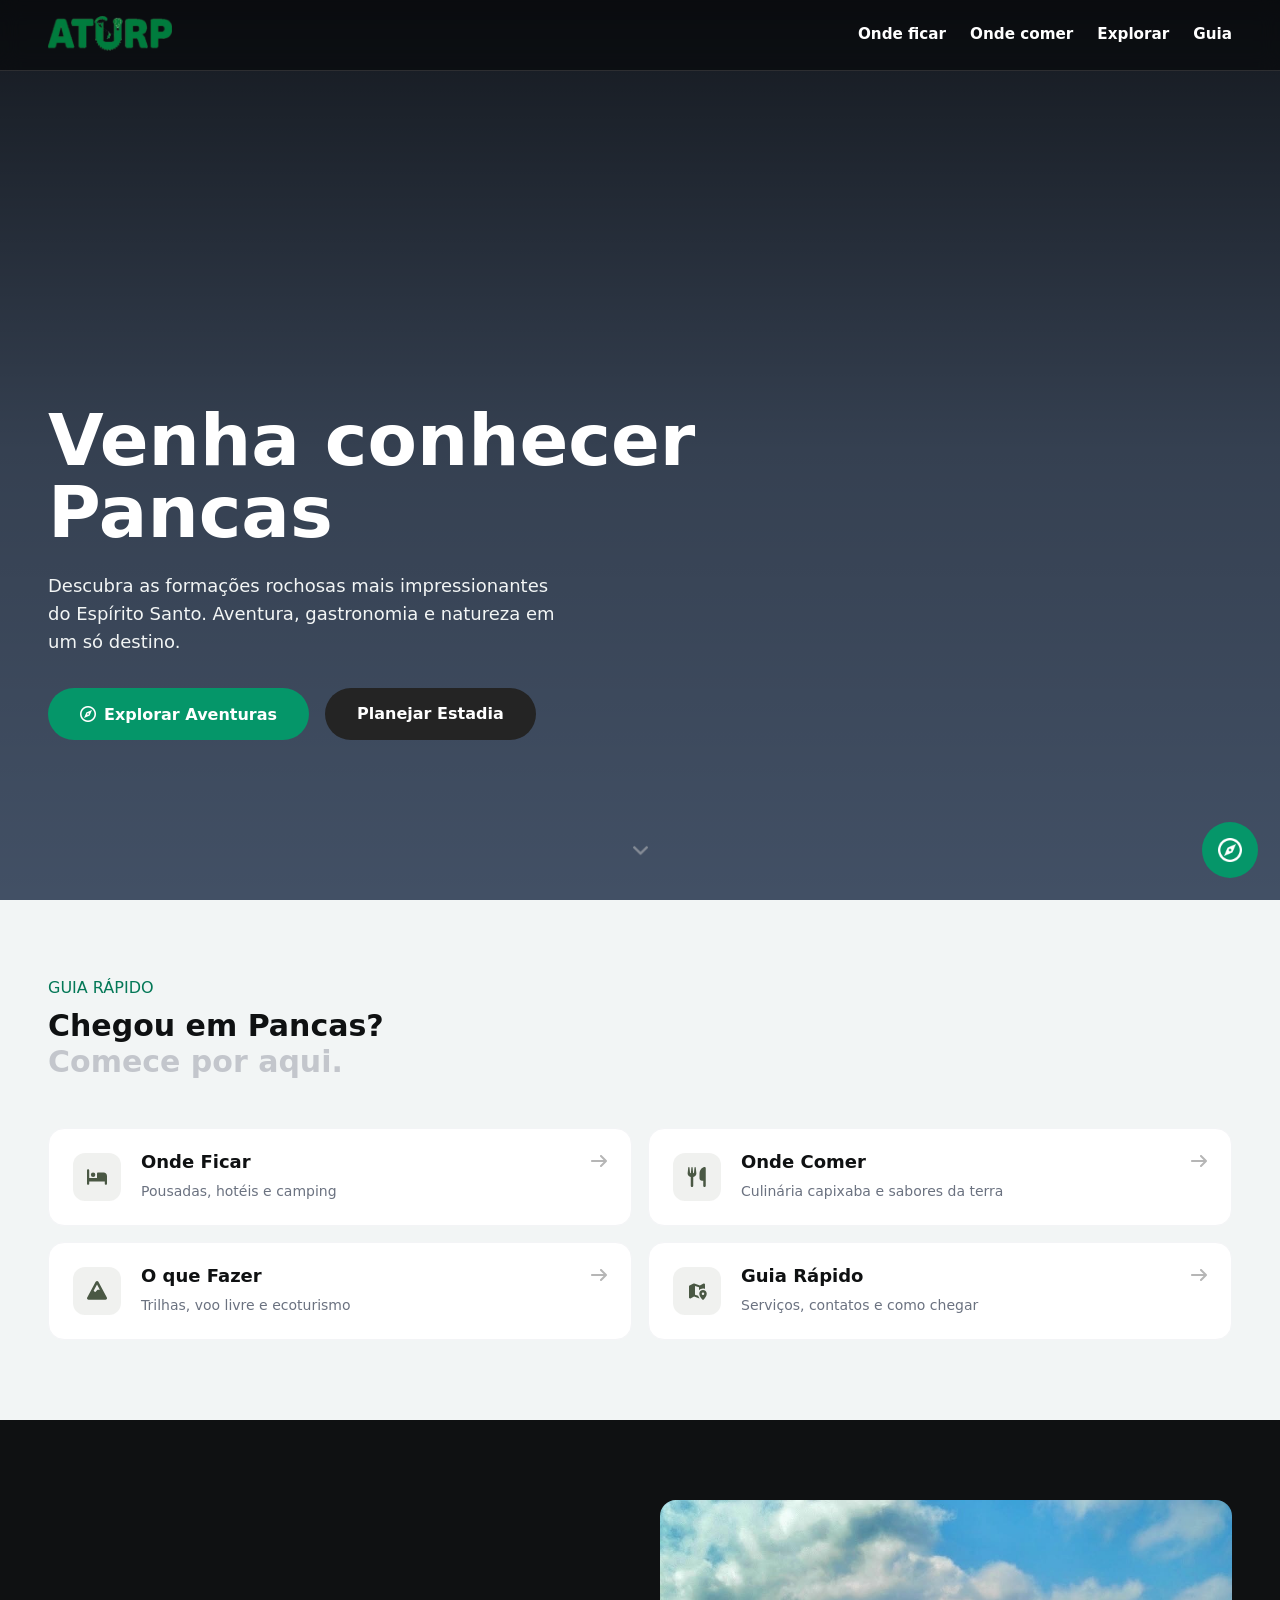
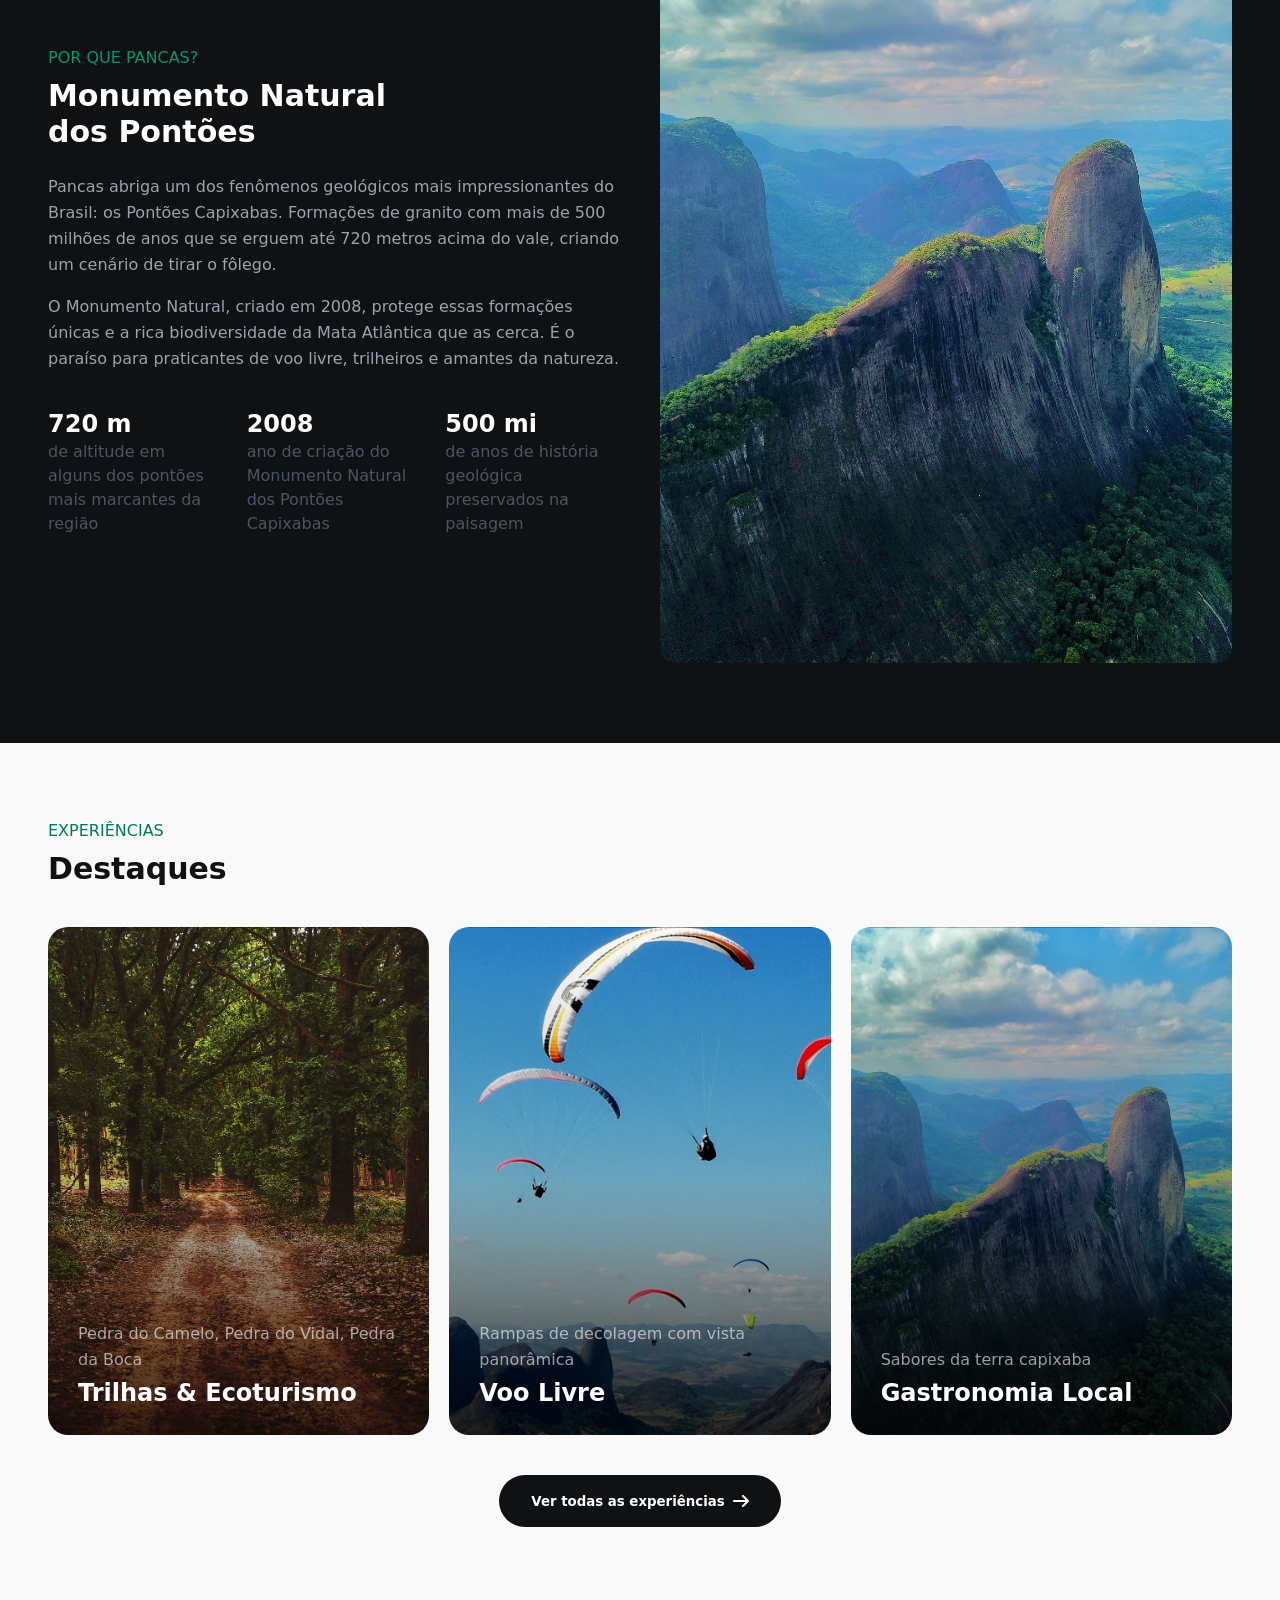
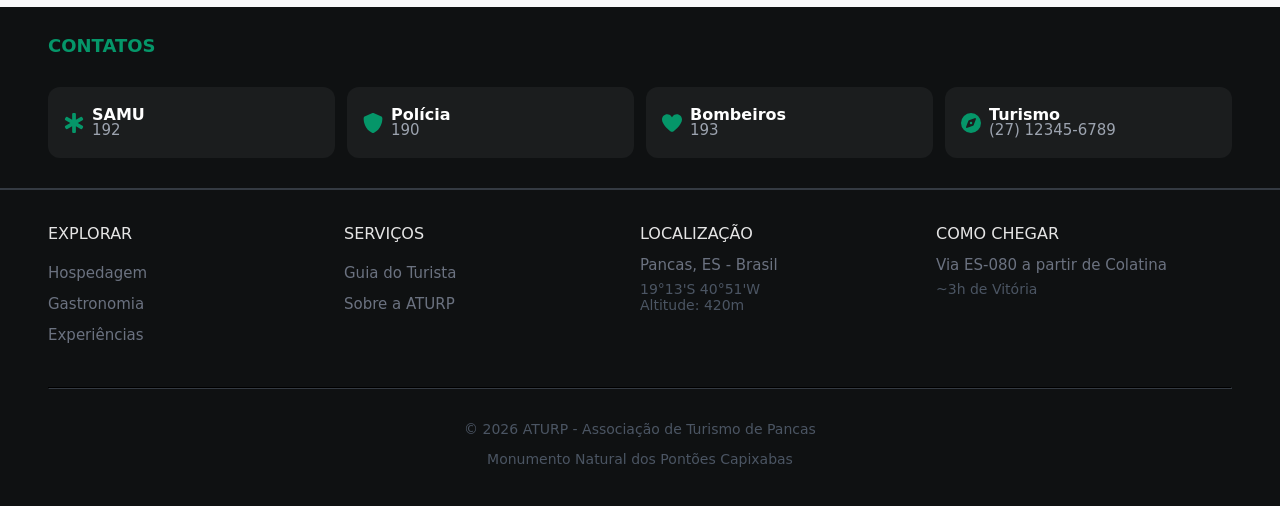
==== commit 330f3792: "Reorganiza assets e paginas turisticas" ====
--- a/index.html
+++ b/index.html
@@ -16,7 +16,7 @@
 					<div class="logo">
 						<a href="./index.html">
 							<img
-								src="./assets/img/aturp-logo-nobk.png"
+								src="./assets/branding/aturp-logo-horizontal-transparent.png"
 								alt="Logo da ATURP - Associação de Turismo de Pancas"
 								height="35"
 							/>
@@ -24,9 +24,9 @@
 					</div>
 					<div class="site-header__desktop-nav" aria-label="Navegação rápida">
 						<a href="./pages/onde-ficar.html">Onde ficar</a>
-						<a href="#contacts" data-scroll="#contacts">Onde comer</a>
+						<a href="./pages/onde-comer.html">Onde comer</a>
 						<a href="#experiences" data-scroll="#experiences">Explorar</a>
-						<a href="#fast-guide" data-scroll="#fast-guide">Guia</a>
+						<a href="./pages/guia-rapido.html">Guia</a>
 					</div>
 				</div>
 			</nav>
@@ -43,13 +43,13 @@
 				</p>
 				<div class="hero__actions">
 					<button type="button" class="hero__button hero__button--primary btn" data-scroll="#experiences">
-						<img src="assets/img/compass.png" alt="" class="btn-icon" />
+						<img src="assets/icons/compass-navigation.png" alt="" class="btn-icon" />
 						Explorar Aventuras
 					</button>
 					<a href="./pages/onde-ficar.html" class="hero__button hero__button--secondary btn">Planejar Estadia</a>
 				</div>
 				<div class="hero__scroll-indicator" aria-hidden="true">
-					<img src="assets/img/down-arrow.png" alt="" aria-hidden="true" class="down-arrow" />
+					<img src="assets/icons/arrow-down-scroll.png" alt="" aria-hidden="true" class="down-arrow" />
 				</div>
 			</div>
 		</section>
@@ -85,11 +85,10 @@
 								/>
 							</svg>
 						</a>
-						<button
-							type="button"
+						<a
+							href="./pages/onde-comer.html"
 							class="guide-tile"
-							data-scroll="#contacts"
-							aria-label="Ir para os contatos úteis e planejar onde comer"
+							aria-label="Ir para a página de gastronomia e planejar onde comer"
 						>
 							<div class="tile-icon">
 								<svg xmlns="http://www.w3.org/2000/svg" viewBox="0 0 512 512" aria-hidden="true">
@@ -107,7 +106,7 @@
 									d="M502.6 278.6c12.5-12.5 12.5-32.8 0-45.3l-160-160c-12.5-12.5-32.8-12.5-45.3 0s-12.5 32.8 0 45.3L402.7 224 32 224c-17.7 0-32 14.3-32 32s14.3 32 32 32l370.7 0-105.4 105.4c-12.5 12.5-12.5 32.8 0 45.3s32.8 12.5 45.3 0l160-160z"
 								/>
 							</svg>
-						</button>
+						</a>
 						<button
 							type="button"
 							class="guide-tile"
@@ -131,11 +130,10 @@
 								/>
 							</svg>
 						</button>
-						<button
-							type="button"
+						<a
+							href="./pages/guia-rapido.html"
 							class="guide-tile"
-							data-scroll="#fast-guide"
-							aria-label="Voltar ao início do guia rápido"
+							aria-label="Ir para a página de guia rápido"
 						>
 							<div class="tile-icon">
 								<svg xmlns="http://www.w3.org/2000/svg" viewBox="0 0 640 512" aria-hidden="true">
@@ -153,7 +151,7 @@
 									d="M502.6 278.6c12.5-12.5 12.5-32.8 0-45.3l-160-160c-12.5-12.5-32.8-12.5-45.3 0s-12.5 32.8 0 45.3L402.7 224 32 224c-17.7 0-32 14.3-32 32s14.3 32 32 32l370.7 0-105.4 105.4c-12.5 12.5-12.5 32.8 0 45.3s32.8 12.5 45.3 0l160-160z"
 								/>
 							</svg>
-						</button>
+						</a>
 					</div>
 				</div>
 			</section>
@@ -192,7 +190,7 @@
 							</div>
 						</div>
 						<div class="about-pancas__image">
-							<img src="assets/img/pontoes-capixabas-card.jpg" alt="Vista dos Pontões Capixabas em Pancas" />
+							<img src="assets/cards/pontoes-capixabas-portrait.jpg" alt="Vista dos Pontões Capixabas em Pancas" />
 						</div>
 					</div>
 				</div>
@@ -242,7 +240,7 @@
 			aria-controls="nav-modal"
 			aria-expanded="false"
 		>
-			<img src="assets/img/compass.png" alt="" aria-hidden="true" />
+			<img src="assets/icons/compass-navigation.png" alt="" aria-hidden="true" />
 		</button>
 
 		<div class="nav-modal-overlay" aria-hidden="true"></div>
@@ -286,7 +284,7 @@
 					<span class="nav-modal__link-coord">19°13'12"S</span>
 				</a>
 
-				<a href="#contacts" class="nav-modal__link" data-scroll="#contacts">
+				<a href="./pages/onde-comer.html" class="nav-modal__link">
 					<span class="nav-modal__link-icon">
 						<svg xmlns="http://www.w3.org/2000/svg" viewBox="0 0 512 512" aria-hidden="true">
 							<path
@@ -310,7 +308,7 @@
 					<span class="nav-modal__link-coord">ALT 420m</span>
 				</a>
 
-				<a href="#fast-guide" class="nav-modal__link" data-scroll="#fast-guide">
+				<a href="./pages/guia-rapido.html" class="nav-modal__link">
 					<span class="nav-modal__link-icon">
 						<svg xmlns="http://www.w3.org/2000/svg" viewBox="0 0 640 512" aria-hidden="true">
 							<path
@@ -411,12 +409,12 @@
 							<div class="footer-links__column">
 								<h3>EXPLORAR</h3>
 								<a href="./pages/onde-ficar.html">Hospedagem</a>
-								<a href="#contacts" data-scroll="#contacts">Gastronomia</a>
+								<a href="./pages/onde-comer.html">Gastronomia</a>
 								<a href="#experiences" data-scroll="#experiences">Experiências</a>
 							</div>
 							<div class="footer-links__column">
 								<h3>SERVIÇOS</h3>
-								<a href="#fast-guide" data-scroll="#fast-guide">Guia do Turista</a>
+								<a href="./pages/guia-rapido.html">Guia do Turista</a>
 								<a href="#about-pancas" data-scroll="#about-pancas">Sobre a ATURP</a>
 							</div>
 						</div>
--- a/css/main.css
+++ b/css/main.css
@@ -59,6 +59,41 @@
 }
 
 /* -----HEADER----- */
+.site-header {
+	position: relative;
+	z-index: 100;
+}
+
+.site-header__nav {
+	position: fixed;
+	width: 100%;
+	border-bottom: 1px solid #77777750;
+	background-color: #00000080;
+	backdrop-filter: blur(10px);
+	z-index: 100;
+}
+
+.site-header__nav-inner {
+	display: flex;
+	justify-content: space-between;
+	align-items: center;
+	padding-top: 1rem;
+	padding-bottom: 1rem;
+}
+
+.logo:hover {
+	cursor: pointer;
+}
+
+.logo a {
+	display: inline-flex;
+}
+
+.logo img {
+	display: block;
+	width: auto;
+}
+
 .site-header__desktop-nav {
 	display: none;
 }
@@ -77,6 +112,32 @@
 	opacity: 1;
 }
 
+/* -----TYPOGRAPHY----- */
+.eyebrow {
+	color: var(--dark-green);
+	text-transform: uppercase;
+	margin-bottom: 0.75rem;
+}
+
+.eyebrow--on-dark {
+	color: var(--light-green);
+}
+
+.section-title {
+	color: var(--black);
+	font-size: 30px;
+	font-weight: 700;
+	line-height: 2.25rem;
+}
+
+.section-title span {
+	color: #c3c6cc;
+}
+
+.section-title--on-dark {
+	color: #fff;
+}
+
 /* -----MENU----- */
 .menu-btn {
 	position: fixed;
@@ -96,6 +157,11 @@
 	width: 1.5rem;
 }
 
+.menu-btn:focus-visible {
+	outline: 2px solid var(--light-green);
+	outline-offset: 3px;
+}
+
 /* -----FOOTER----- */
 footer {
 	background-color: var(--black);
@@ -105,6 +171,11 @@
 
 .footer__top-divider {
 	border-bottom: 2px solid #343a42;
+}
+
+.footer__contacts,
+#contacts {
+	scroll-margin-top: 96px;
 }
 
 .footer__contacts {
--- a/css/index.css
+++ b/css/index.css
@@ -1,34 +1,3 @@
-/* -----NAV----- */
-.site-header__nav {
-	position: fixed;
-	width: 100%;
-	border-bottom: 1px solid #77777750;
-	background-color: #00000080;
-	backdrop-filter: blur(10px);
-	z-index: 100;
-}
-
-.site-header__nav-inner {
-	display: flex;
-	justify-content: space-between;
-	align-items: center;
-	padding-top: 1rem;
-	padding-bottom: 1rem;
-}
-
-.logo:hover {
-	cursor: pointer;
-}
-
-.logo a {
-	display: inline-flex;
-}
-
-.logo img {
-	display: block;
-	width: auto;
-}
-
 /* -----HERO----- */
 .hero {
 	display: flex;
@@ -39,7 +8,7 @@
 	background-color: #425065;
 	background-image:
 		linear-gradient(rgba(0, 0, 0, 0.7), rgba(0, 0, 0, 0.2), rgba(0, 0, 0, 0)),
-		url("../assets/img/paisagem-grande.JPG");
+		url("../assets/hero/home-pancas-landscape.jpg");
 	background-size: cover;
 	background-position: center;
 	overflow: hidden;
@@ -165,41 +134,12 @@
 	align-items: center;
 	width: 100%;
 	background-color: #f9f9f9;
-	background-image: url("../assets/img/background.jpg");
-	background-size: 600px;
-	background-position: center;
 }
 
 .fast-guide,
 .about-pancas,
-.experiences,
-.footer__contacts {
+.experiences {
 	scroll-margin-top: 96px;
-}
-
-.eyebrow {
-	color: var(--dark-green);
-	text-transform: uppercase;
-	margin-bottom: 0.75rem;
-}
-
-.eyebrow--on-dark {
-	color: var(--light-green);
-}
-
-.section-title {
-	color: var(--black);
-	font-size: 30px;
-	font-weight: 700;
-	line-height: 2.25rem;
-}
-
-.section-title span {
-	color: #c3c6cc;
-}
-
-.section-title--on-dark {
-	color: #fff;
 }
 
 /* -----FAST GUIDE----- */
@@ -418,19 +358,19 @@
 .trail-card {
 	background-image:
 		linear-gradient(to top, rgba(0, 0, 0, 0.7), rgba(0, 0, 0, 0.2), rgba(0, 0, 0, 0)),
-		url("../assets/img/trilha-card.jpg");
+		url("../assets/cards/trilha-pancas-portrait.jpg");
 }
 
 .free-flight-card {
 	background-image:
 		linear-gradient(to top, rgba(0, 0, 0, 0.7), rgba(0, 0, 0, 0.2), rgba(0, 0, 0, 0)),
-		url("../assets/img/voo-livre-card.jpg");
+		url("../assets/cards/voo-livre-pancas.jpg");
 }
 
 .gastronomy-card {
 	background-image:
 		linear-gradient(to top, rgba(0, 0, 0, 0.7), rgba(0, 0, 0, 0.2), rgba(0, 0, 0, 0)),
-		url("../assets/img/pontoes-capixabas-card.jpg");
+		url("../assets/cards/pontoes-capixabas-portrait.jpg");
 }
 
 .experiences__btn {
@@ -472,8 +412,7 @@
 
 .hero__button:focus-visible,
 .guide-tile:focus-visible,
-.experiences__btn:focus-visible,
-.menu-btn:focus-visible {
+.experiences__btn:focus-visible {
 	outline: 2px solid var(--light-green);
 	outline-offset: 3px;
 }
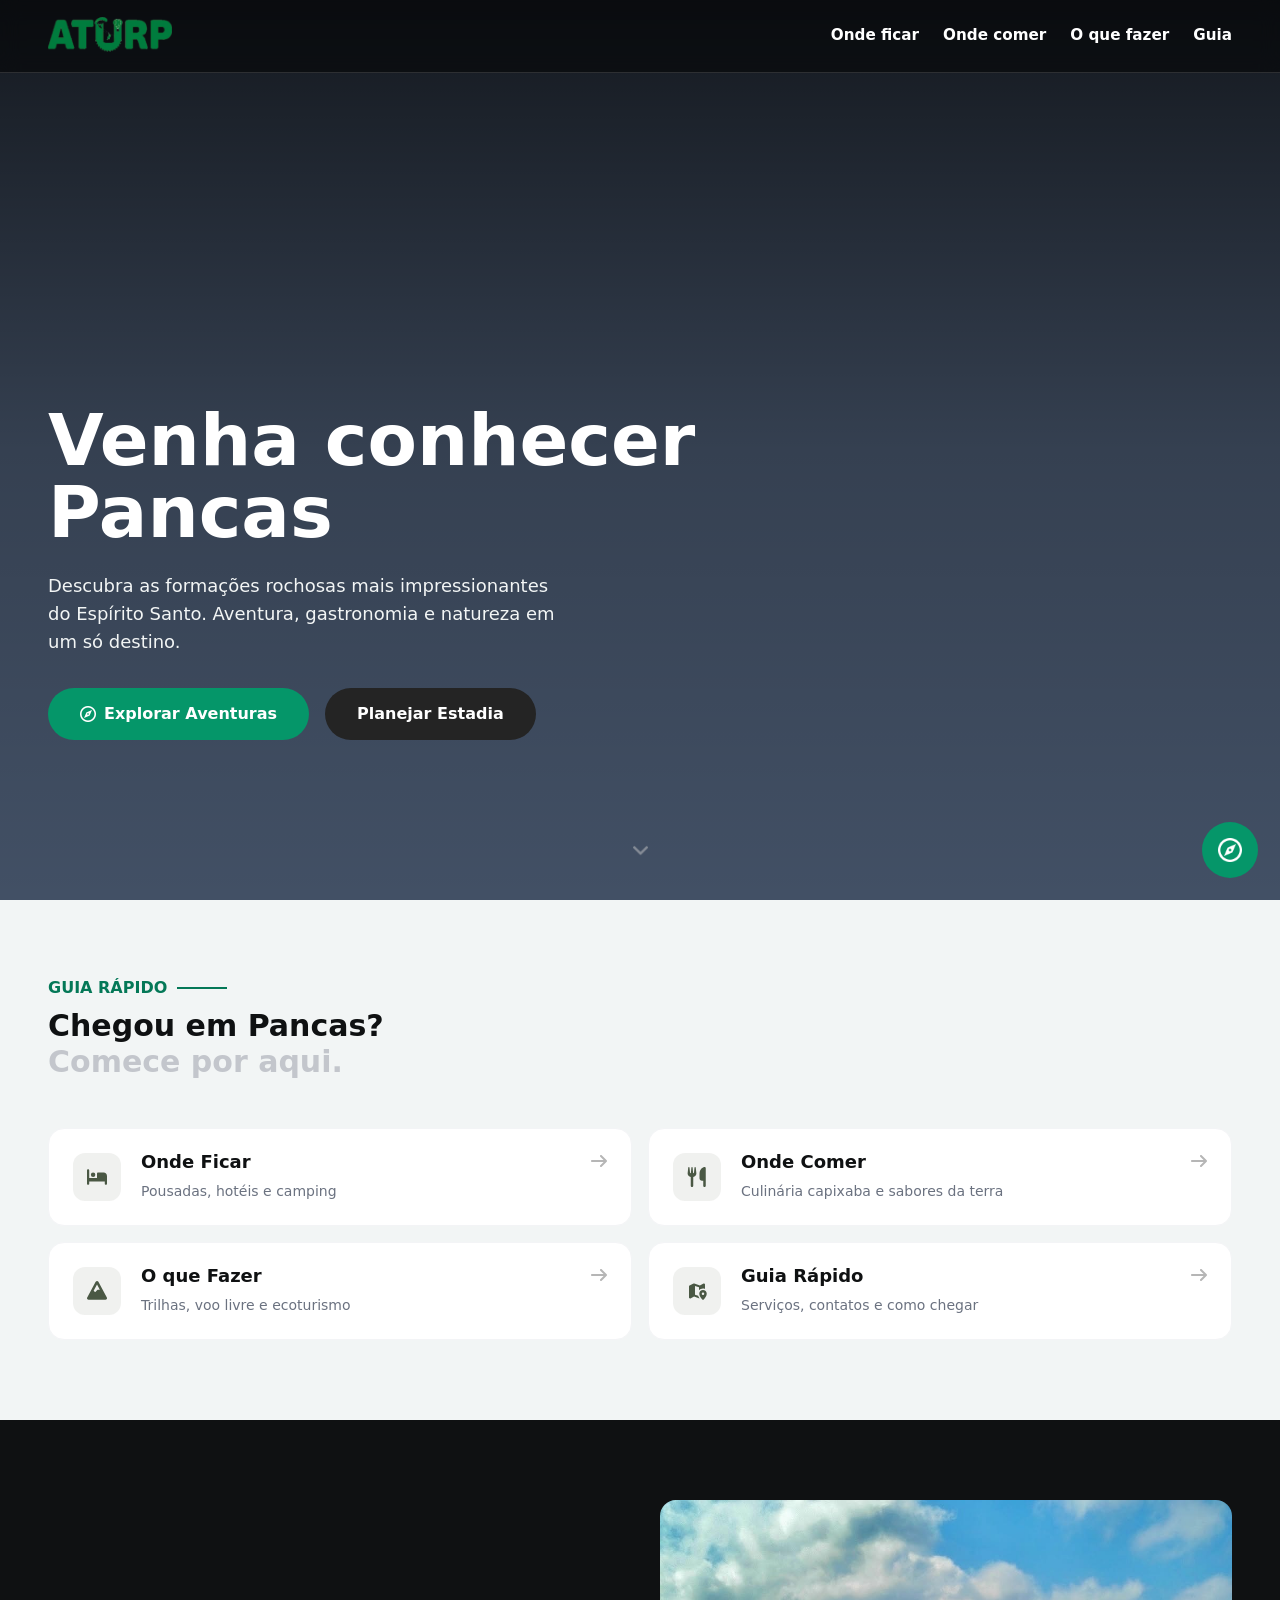
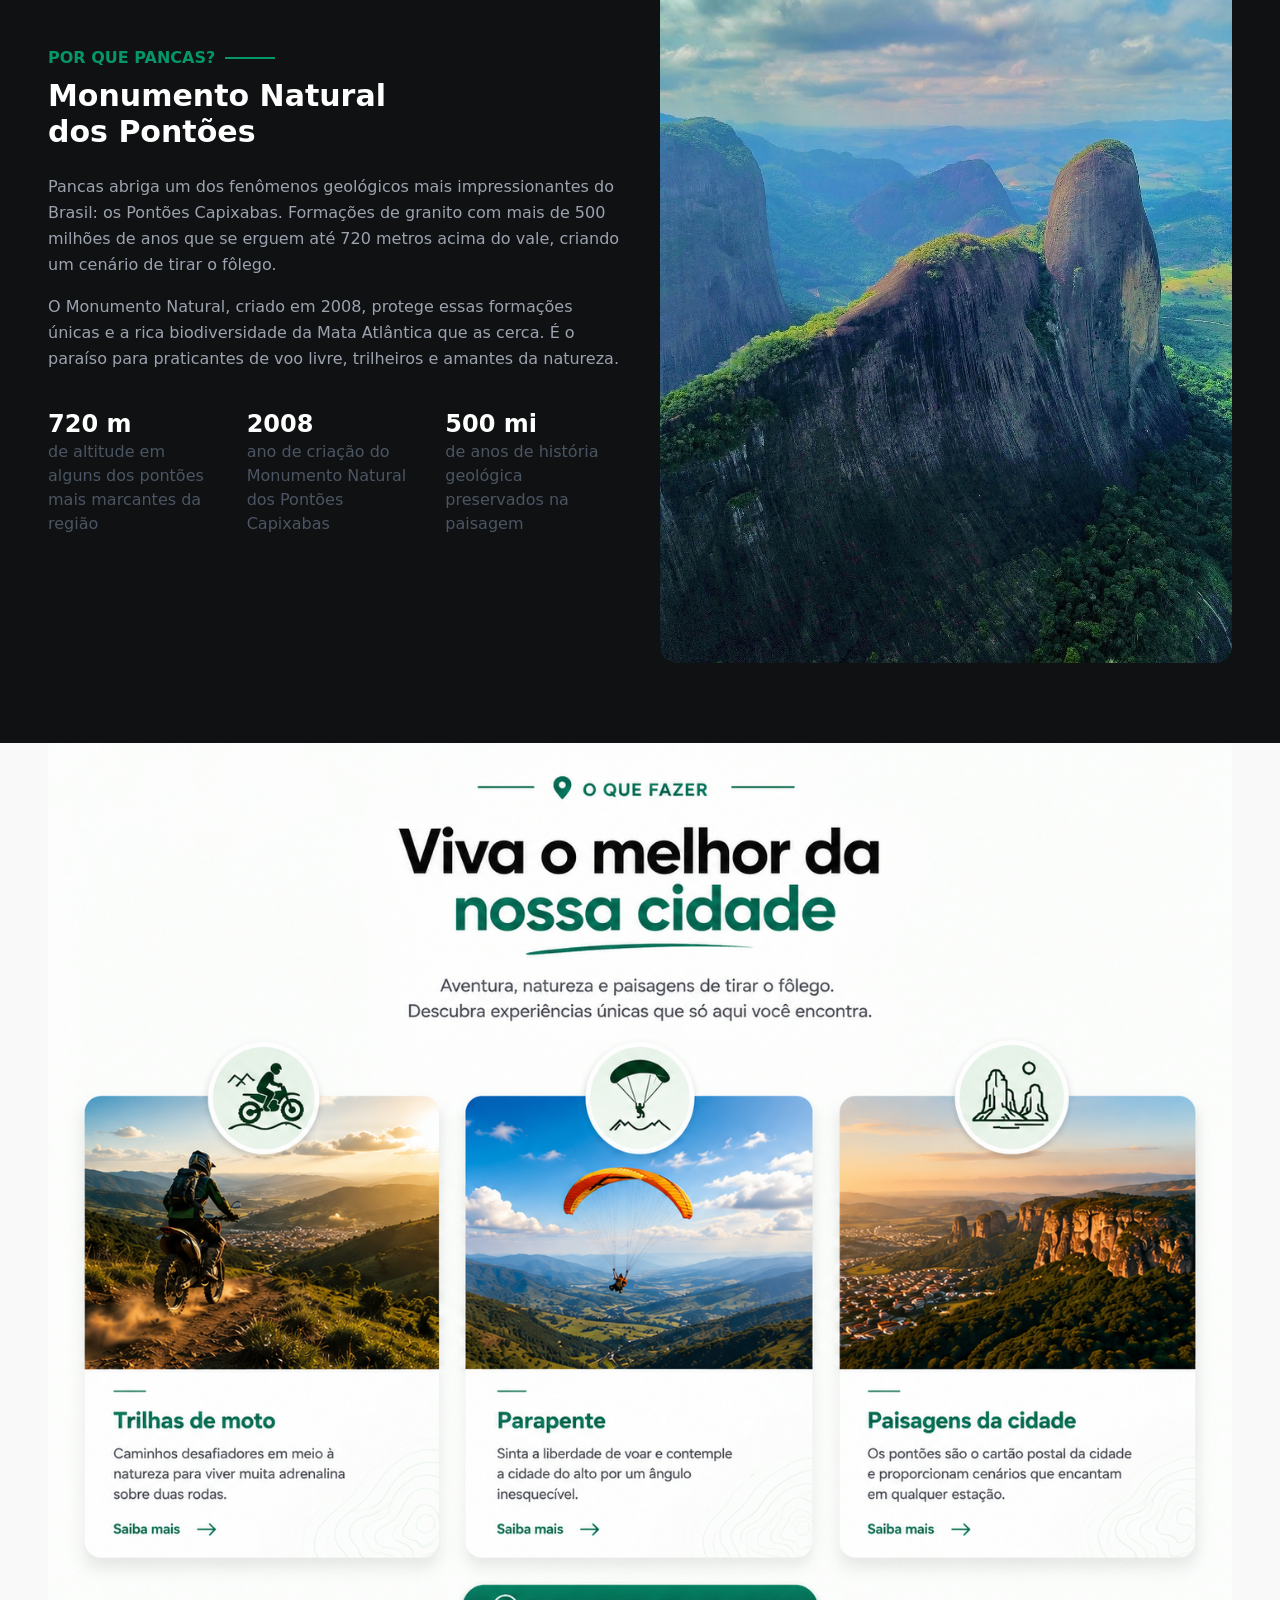
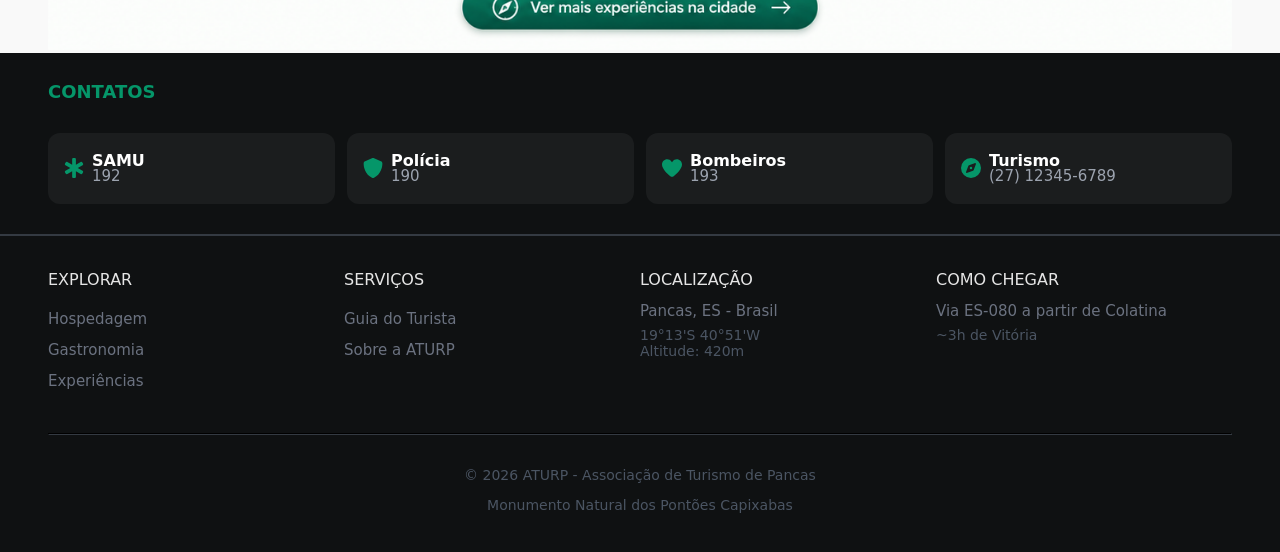
==== commit fd53b075: "feat: adiciona o que fazer e acesso administrativo" ====
--- a/index.html
+++ b/index.html
@@ -25,7 +25,7 @@
 					<div class="site-header__desktop-nav" aria-label="Navegação rápida">
 						<a href="./pages/onde-ficar.html">Onde ficar</a>
 						<a href="./pages/onde-comer.html">Onde comer</a>
-						<a href="#experiences" data-scroll="#experiences">Explorar</a>
+						<a href="./pages/o-que-fazer.html">O que fazer</a>
 						<a href="./pages/guia-rapido.html">Guia</a>
 					</div>
 				</div>
@@ -42,10 +42,10 @@
 					em um só destino.
 				</p>
 				<div class="hero__actions">
-					<button type="button" class="hero__button hero__button--primary btn" data-scroll="#experiences">
+					<a href="./pages/o-que-fazer.html" class="hero__button hero__button--primary btn">
 						<img src="assets/icons/compass-navigation.png" alt="" class="btn-icon" />
 						Explorar Aventuras
-					</button>
+					</a>
 					<a href="./pages/onde-ficar.html" class="hero__button hero__button--secondary btn">Planejar Estadia</a>
 				</div>
 				<div class="hero__scroll-indicator" aria-hidden="true">
@@ -107,11 +107,10 @@
 								/>
 							</svg>
 						</a>
-						<button
-							type="button"
+						<a
+							href="./pages/o-que-fazer.html"
 							class="guide-tile"
-							data-scroll="#experiences"
-							aria-label="Ir para a seção de experiências"
+							aria-label="Ir para a página de o que fazer"
 						>
 							<div class="tile-icon">
 								<svg xmlns="http://www.w3.org/2000/svg" viewBox="0 0 512 512" aria-hidden="true">
@@ -129,7 +128,7 @@
 									d="M502.6 278.6c12.5-12.5 12.5-32.8 0-45.3l-160-160c-12.5-12.5-32.8-12.5-45.3 0s-12.5 32.8 0 45.3L402.7 224 32 224c-17.7 0-32 14.3-32 32s14.3 32 32 32l370.7 0-105.4 105.4c-12.5 12.5-12.5 32.8 0 45.3s32.8 12.5 45.3 0l160-160z"
 								/>
 							</svg>
-						</button>
+						</a>
 						<a
 							href="./pages/guia-rapido.html"
 							class="guide-tile"
@@ -196,7 +195,13 @@
 				</div>
 			</section>
 
-			<section id="experiences" class="experiences">
+			<section>
+				<div class="layout-container">
+					<img src="assets/events/imagem-exemplo-atividades.png" width="100%"> 
+				</div>
+			</section>
+
+			<!-- <section id="experiences" class="experiences">
 				<div class="layout-container">
 					<hgroup>
 						<p class="eyebrow">Experiências</p>
@@ -231,7 +236,7 @@
 						</svg>
 					</button>
 				</div>
-			</section>
+			</section> -->
 		</main>
 		<button
 			type="button"
@@ -269,7 +274,6 @@
 						</svg>
 					</span>
 					<span class="nav-modal__link-label">Início</span>
-					<span class="nav-modal__link-coord">19°13'S 40°51'W</span>
 				</a>
 
 				<a href="./pages/onde-ficar.html" class="nav-modal__link">
@@ -281,7 +285,6 @@
 						</svg>
 					</span>
 					<span class="nav-modal__link-label">Onde Ficar</span>
-					<span class="nav-modal__link-coord">19°13'12"S</span>
 				</a>
 
 				<a href="./pages/onde-comer.html" class="nav-modal__link">
@@ -293,10 +296,9 @@
 						</svg>
 					</span>
 					<span class="nav-modal__link-label">Onde Comer</span>
-					<span class="nav-modal__link-coord">40°51'08"W</span>
-				</a>
-
-				<a href="#experiences" class="nav-modal__link" data-scroll="#experiences">
+				</a>
+
+				<a href="./pages/o-que-fazer.html" class="nav-modal__link">
 					<span class="nav-modal__link-icon">
 						<svg xmlns="http://www.w3.org/2000/svg" viewBox="0 0 512 512" aria-hidden="true">
 							<path
@@ -305,7 +307,6 @@
 						</svg>
 					</span>
 					<span class="nav-modal__link-label">O que Fazer</span>
-					<span class="nav-modal__link-coord">ALT 420m</span>
 				</a>
 
 				<a href="./pages/guia-rapido.html" class="nav-modal__link">
@@ -317,7 +318,6 @@
 						</svg>
 					</span>
 					<span class="nav-modal__link-label">Guia do Turista</span>
-					<span class="nav-modal__link-coord">ES-080</span>
 				</a>
 
 				<a href="#about-pancas" class="nav-modal__link" data-scroll="#about-pancas">
@@ -329,7 +329,10 @@
 						</svg>
 					</span>
 					<span class="nav-modal__link-label">Sobre a ATURP</span>
-					<span class="nav-modal__link-coord">EST. 2024</span>
+				</a>
+
+				<a href="./pages/login.html" class="nav-modal__link--admin">
+					<span class="nav-modal__link-admin-label">Login</span>
 				</a>
 			</nav>
 
@@ -410,7 +413,7 @@
 								<h3>EXPLORAR</h3>
 								<a href="./pages/onde-ficar.html">Hospedagem</a>
 								<a href="./pages/onde-comer.html">Gastronomia</a>
-								<a href="#experiences" data-scroll="#experiences">Experiências</a>
+								<a href="./pages/o-que-fazer.html">Experiências</a>
 							</div>
 							<div class="footer-links__column">
 								<h3>SERVIÇOS</h3>
--- a/css/main.css
+++ b/css/main.css
@@ -99,11 +99,30 @@
 }
 
 .site-header__desktop-nav a {
+	position: relative;
+	display: inline-flex;
+	align-items: center;
+	justify-content: center;
 	color: #fff;
 	font-size: 0.95rem;
 	font-weight: 600;
 	text-decoration: none;
 	transition: color 0.2s ease, opacity 0.2s ease;
+	height: 40px;
+	text-align: center;
+}
+
+.site-header__desktop-nav a::after {
+	content: "";
+	position: absolute;
+	left: 0;
+	right: 0;
+	bottom: 0;
+	height: 2px;
+	background-color: var(--light-green);
+	transform: scaleX(0);
+	transform-origin: center;
+	transition: transform 0.2s ease;
 }
 
 .site-header__desktop-nav a:hover,
@@ -112,8 +131,15 @@
 	opacity: 1;
 }
 
+.site-header__desktop-nav a:hover::after,
+.site-header__desktop-nav a:focus-visible::after {
+	transform: scaleX(1);
+}
+
 /* -----TYPOGRAPHY----- */
 .eyebrow {
+	position: relative;
+	font-weight:600;
 	color: var(--dark-green);
 	text-transform: uppercase;
 	margin-bottom: 0.75rem;
@@ -121,6 +147,17 @@
 
 .eyebrow--on-dark {
 	color: var(--light-green);
+}
+
+.eyebrow::after {
+	content: "";
+	position: absolute;
+	margin-left: 10px;
+	top: 50%;
+	transform: translateY(-50%);
+	width: 50px;
+	height: 2px;
+	background-color: currentColor;
 }
 
 .section-title {
--- a/css/nav-modal.css
+++ b/css/nav-modal.css
@@ -105,19 +105,29 @@
 	color: #fff;
 	font-weight: 600;
 }
-.nav-modal__link-coord {
-	font-size: 11px;
-	font-weight: 500;
-	letter-spacing: 0.05em;
-	color: var(--light-green);
-	opacity: 0;
-	transition: opacity 0.2s ease;
-	white-space: nowrap;
+
+.nav-modal__link:hover,
+.nav-modal__link:focus-visible,
+.nav-modal__link.is-active {
+	opacity: 1;
 }
-.nav-modal__link:hover .nav-modal__link-coord,
-.nav-modal__link:focus-visible .nav-modal__link-coord,
-.nav-modal__link.is-active .nav-modal__link-coord {
-	opacity: 1;
+
+/* Link login */
+.nav-modal__link--admin {
+	width: fit-content;
+	margin-top: auto;
+	border: 1px solid #ffffff14;
+	padding: 1rem 3rem;
+	border-radius: 0.75rem;
+	text-decoration: none;
+	color: #6d6d6d;
+	transition: all 0.2s ease;
+}
+
+.nav-modal__link--admin:hover,
+.nav-modal__link--admin:focus-visible {
+	color: #7a7a7a;
+	border-color: #ffffff30;
 }
 
 /* Botão fechar */
@@ -152,23 +162,3 @@
 	fill: currentColor;
 }
 
-/* Animação de entrada dos links */
-.nav-modal__link {
-	opacity: 0;
-	transform: translateX(12px);
-	transition:
-		opacity 0.3s ease,
-		transform 0.3s ease,
-		background-color 0.2s ease,
-		color 0.2s ease;
-}
-.nav-modal.is-open .nav-modal__link {
-	opacity: 1;
-	transform: translateX(0);
-}
-.nav-modal.is-open .nav-modal__link:nth-child(1) { transition-delay: 0.08s; }
-.nav-modal.is-open .nav-modal__link:nth-child(2) { transition-delay: 0.13s; }
-.nav-modal.is-open .nav-modal__link:nth-child(3) { transition-delay: 0.18s; }
-.nav-modal.is-open .nav-modal__link:nth-child(4) { transition-delay: 0.23s; }
-.nav-modal.is-open .nav-modal__link:nth-child(5) { transition-delay: 0.28s; }
-.nav-modal.is-open .nav-modal__link:nth-child(6) { transition-delay: 0.33s; }
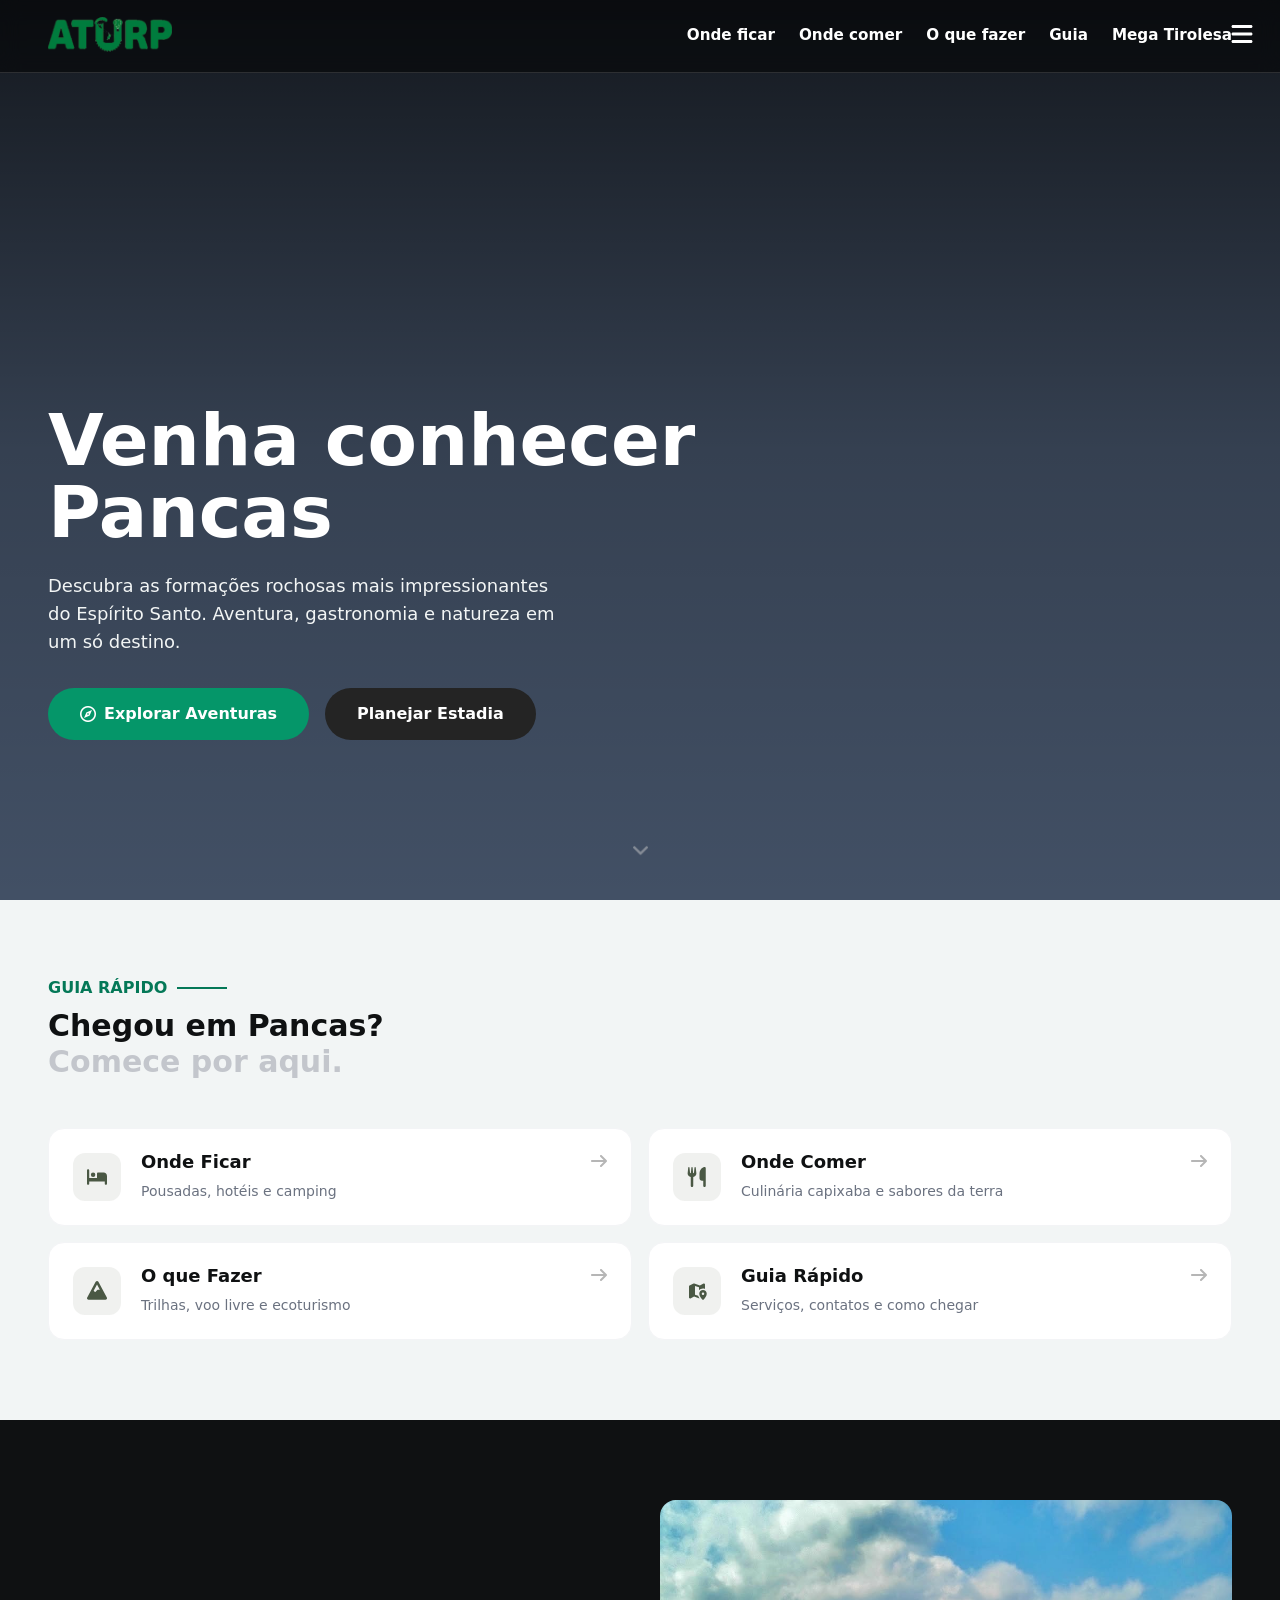
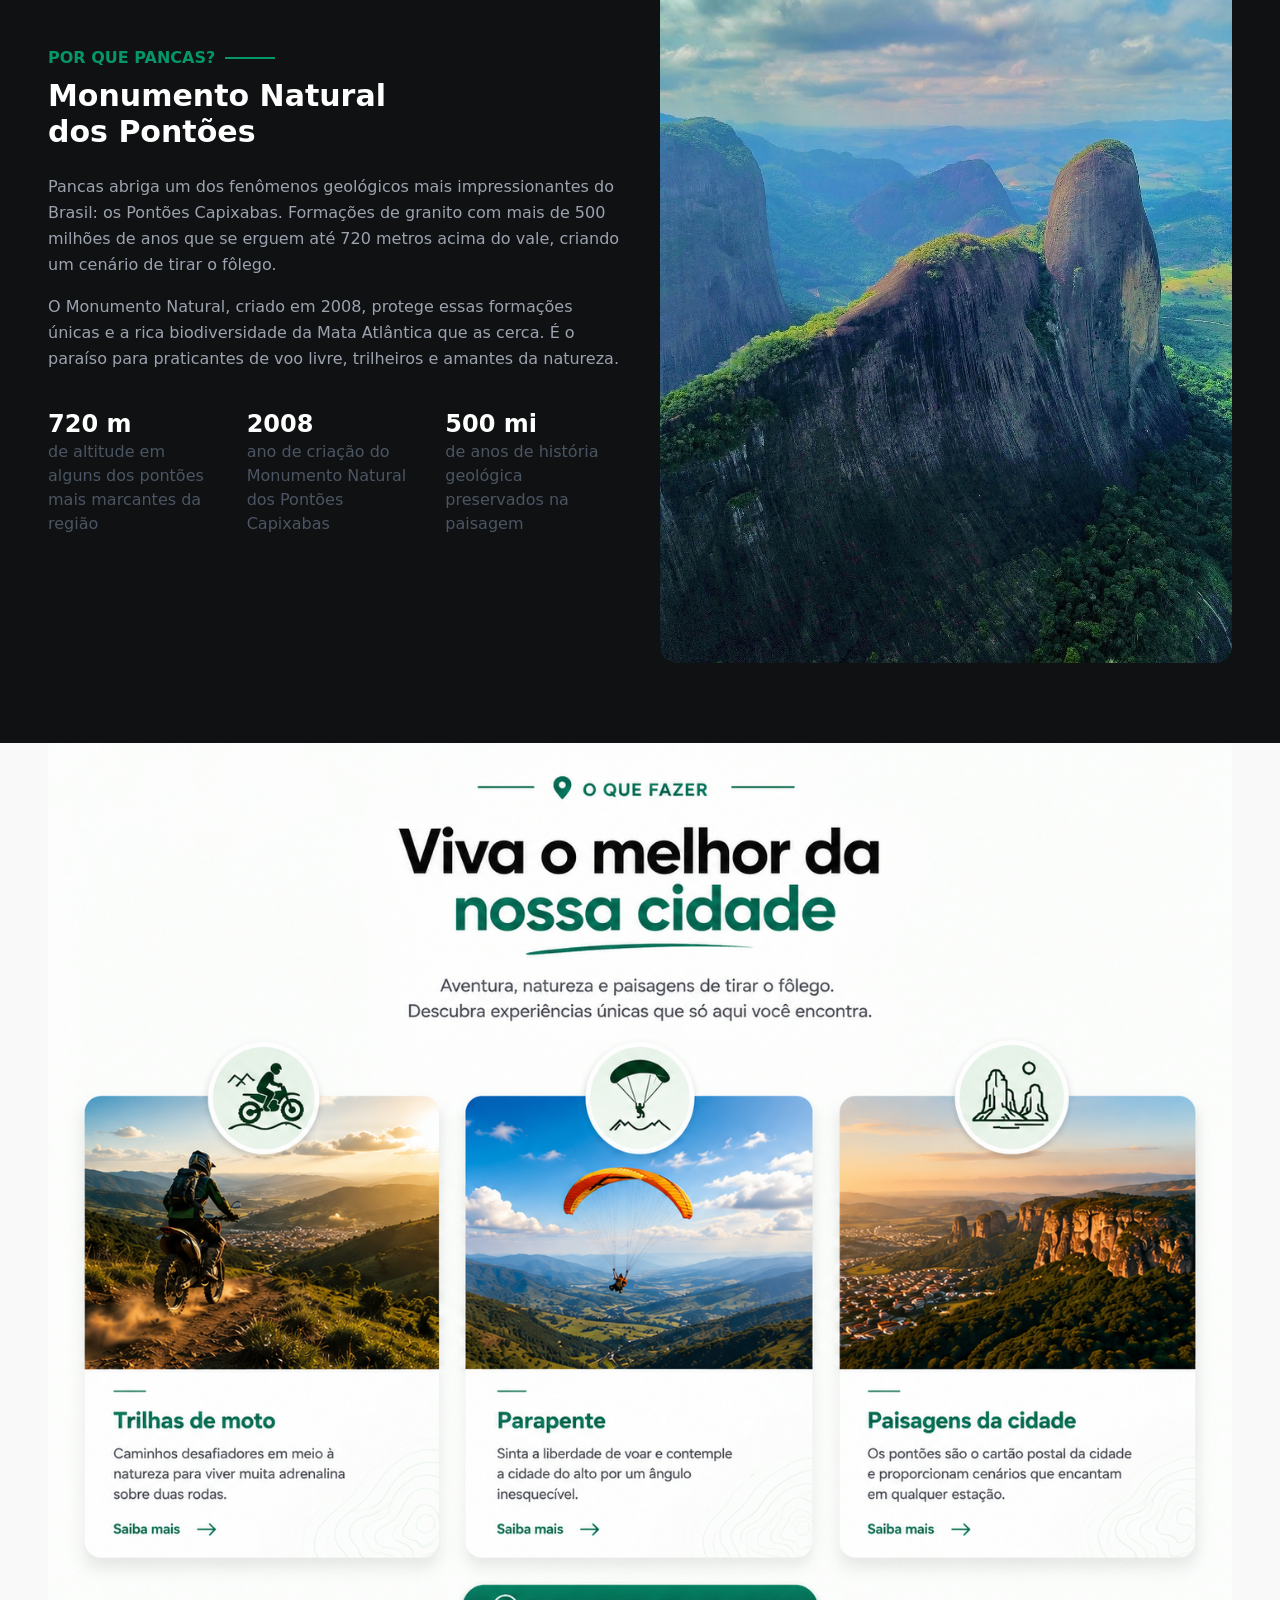
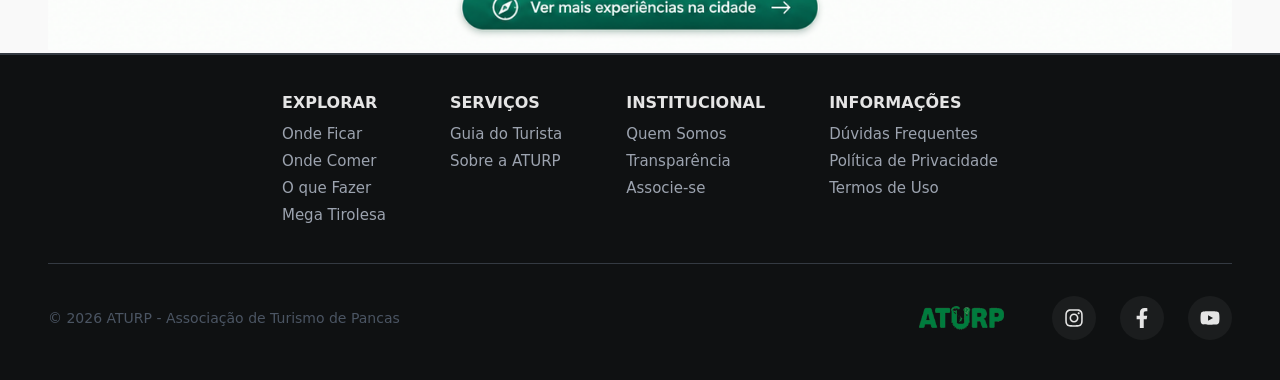
==== commit 66d05429: "feat: adiciona páginas de eventos, Mega Tirolesa e padroniza navegação" ====
--- a/index.html
+++ b/index.html
@@ -6,8 +6,8 @@
 		<title>Pancas Guia Turístico</title>
 		<link rel="stylesheet" href="css/reset.css" />
 		<link rel="stylesheet" href="css/main.css" />
+		<link rel="stylesheet" href="css/nav-modal.css" />
 		<link rel="stylesheet" href="css/index.css" />
-		<link rel="stylesheet" href="css/nav-modal.css" />
 	</head>
 	<body id="page-top">
 		<header class="site-header">
@@ -27,7 +27,11 @@
 						<a href="./pages/onde-comer.html">Onde comer</a>
 						<a href="./pages/o-que-fazer.html">O que fazer</a>
 						<a href="./pages/guia-rapido.html">Guia</a>
-					</div>
+						<a href="./pages/mega-tirolesa.html">Mega Tirolesa</a>
+					</div>
+					<button type="button" class="menu-btn" aria-label="Abrir menu" aria-controls="nav-modal" aria-expanded="false">
+						<svg xmlns="http://www.w3.org/2000/svg" viewBox="0 0 448 512"><path d="M0 96C0 78.3 14.3 64 32 64l384 0c17.7 0 32 14.3 32 32s-14.3 32-32 32L32 128C14.3 128 0 113.7 0 96zM0 256c0-17.7 14.3-32 32-32l384 0c17.7 0 32 14.3 32 32s-14.3 32-32 32L32 288c-17.7 0-32-14.3-32-32zM448 416c0 17.7-14.3 32-32 32L32 448c-17.7 0-32-14.3-32-32s14.3-32 32-32l384 0c17.7 0 32 14.3 32 32z"/></svg>
+					</button>
 				</div>
 			</nav>
 		</header>
@@ -53,6 +57,7 @@
 				</div>
 			</div>
 		</section>
+
 		<main>
 			<section id="fast-guide" class="fast-guide">
 				<div class="layout-container">
@@ -238,15 +243,7 @@
 				</div>
 			</section> -->
 		</main>
-		<button
-			type="button"
-			class="menu-btn btn"
-			aria-label="Abrir menu"
-			aria-controls="nav-modal"
-			aria-expanded="false"
-		>
-			<img src="assets/icons/compass-navigation.png" alt="" aria-hidden="true" />
-		</button>
+		
 
 		<div class="nav-modal-overlay" aria-hidden="true"></div>
 
@@ -262,10 +259,15 @@
 		>
 			<div class="nav-modal__header">
 				<h2 id="nav-modal-title" class="nav-modal__eyebrow">Navegação - Pancas, ES</h2>
+				<button type="button" class="nav-modal__close" aria-label="Fechar menu">
+					<svg xmlns="http://www.w3.org/2000/svg" viewBox="0 0 384 512" aria-hidden="true">
+						<path d="M342.6 150.6c12.5-12.5 12.5-32.8 0-45.3s-32.8-12.5-45.3 0L192 210.7 86.6 105.4c-12.5-12.5-32.8-12.5-45.3 0s-12.5 32.8 0 45.3L146.7 256 41.4 361.4c-12.5 12.5-12.5 32.8 0 45.3s32.8 12.5 45.3 0L192 301.3 297.4 406.6c12.5 12.5 32.8 12.5 45.3 0s12.5-32.8 0-45.3L237.3 256 342.6 150.6z"/>
+					</svg>
+				</button>
 			</div>
 
 			<nav class="nav-modal__links" aria-label="Links rápidos">
-				<a href="#page-top" class="nav-modal__link is-active" data-scroll="#page-top" aria-current="page">
+				<a href="./index.html" class="nav-modal__link">
 					<span class="nav-modal__link-icon">
 						<svg xmlns="http://www.w3.org/2000/svg" viewBox="0 0 576 512" aria-hidden="true">
 							<path
@@ -318,6 +320,15 @@
 						</svg>
 					</span>
 					<span class="nav-modal__link-label">Guia do Turista</span>
+				</a>
+
+				<a href="./pages/mega-tirolesa.html" class="nav-modal__link">
+					<span class="nav-modal__link-icon">
+						<svg xmlns="http://www.w3.org/2000/svg" viewBox="0 0 512 512" aria-hidden="true">
+							<path d="M156.6 384.9L125.7 354c-8.5-8.5-11.5-20.8-7.7-32.2c9.2-27.4 3.7-58.2-16.5-80.4c-25-27.5-66.1-30.8-95.1-7.7c-9.1 7.2-22.3 6.3-30.3-2.1L2.1 227.6c-8-8.4-7.6-21.9 1-29.8C35.1 168.2 86 163.7 122.9 187c32.5 20.5 45.4 61.2 32.7 97.4l30.9 30.9L156.6 384.9zM509.3 2.7c3.6 3.6 3.6 9.5 0 13.1l-143 143L350.2 143l143-143c3.6-3.6 9.5-3.6 13.1 0zM362.4 178.6c-6 6-14.1 9.4-22.6 9.4H312c-8.8 0-16-7.2-16-16s7.2-16 16-16h27.8l50.9-50.9L362.4 178.6z"/>
+						</svg>
+					</span>
+					<span class="nav-modal__link-label">Mega Tirolesa</span>
 				</a>
 
 				<a href="#about-pancas" class="nav-modal__link" data-scroll="#about-pancas">
@@ -336,113 +347,107 @@
 				</a>
 			</nav>
 
-			<button type="button" class="nav-modal__close" aria-label="Fechar menu">
-				<svg xmlns="http://www.w3.org/2000/svg" viewBox="0 0 384 512" aria-hidden="true">
-					<path
-						d="M342.6 150.6c12.5-12.5 12.5-32.8 0-45.3s-32.8-12.5-45.3 0L192 210.7 86.6 105.4c-12.5-12.5-32.8-12.5-45.3 0s-12.5 32.8 0 45.3L146.7 256 41.4 361.4c-12.5 12.5-12.5 32.8 0 45.3s32.8 12.5 45.3 0L192 301.3 297.4 406.6c12.5 12.5 32.8 12.5 45.3 0s12.5-32.8 0-45.3L237.3 256 342.6 150.6z"
-					/>
-				</svg>
-			</button>
 		</aside>
+		
+		<!-- Mobile Bottom Navigation -->
+		<nav class="mobile-bottom-nav" aria-label="Navegação inferior">
+			<div class="bottom-nav__item">
+				<a href="./pages/onde-ficar.html" aria-label="Onde Ficar">
+					<svg xmlns="http://www.w3.org/2000/svg" viewBox="0 0 576 512" aria-hidden="true"><path d="M32 32c17.7 0 32 14.3 32 32l0 224 224 0 0-128c0-17.7 14.3-32 32-32l160 0c53 0 96 43 96 96l0 224c0 17.7-14.3 32-32 32s-32-14.3-32-32l0-64-448 0 0 64c0 17.7-14.3 32-32 32S0 465.7 0 448L0 64C0 46.3 14.3 32 32 32zm80 160a64 64 0 1 1 128 0 64 64 0 1 1 -128 0z"/></svg>
+				</a>
+			</div>
+			<div class="bottom-nav__item">
+				<a href="./pages/o-que-fazer.html" aria-label="O que Fazer">
+					<svg xmlns="http://www.w3.org/2000/svg" viewBox="0 0 512 512" aria-hidden="true"><path d="M256.5 0c14.7 0 28.2 8.1 35.2 21l216 400c6.7 12.4 6.4 27.4-.8 39.5-7.2 12.1-20.3 19.5-34.3 19.5l-432 0c-14.1 0-27.1-7.4-34.3-19.5s-7.5-27.1-.8-39.5l216-400 2.9-4.6C231.7 6.2 243.6 0 256.5 0zM170.4 249.9l26.8 26.8c6.2 6.2 16.4 6.2 22.6 0l43.3-43.3c6-6 14.1-9.4 22.6-9.4l42.8 0-72.1-133.5-86.1 159.4z"/></svg>
+				</a>
+			</div>
+			
+			<div class="bottom-nav__item active">
+				<a href="./index.html" aria-label="Início">
+					<svg xmlns="http://www.w3.org/2000/svg" viewBox="0 0 576 512" aria-hidden="true"><path d="M575.8 255.5c0 18-15 32.1-32 32.1l-32 0 .7 160.2c0 2.7-.2 5.4-.5 8.1l0 16.2c0 22.1-17.9 40-40 40l-16 0c-1.1 0-2.2 0-3.3-.1c-1.4 .1-2.8 .1-4.2 .1l-40 0-30.3 0c-22.1 0-40-17.9-40-40l0-40 0-64c0-17.7-14.3-32-32-32l-64 0c-17.7 0-32 14.3-32 32l0 64 0 40c0 22.1-17.9 40-40 40l-30 0-41.7 0c-1.5 0-3-.1-4.5-.2c-1.2 .1-2.4 .2-3.6 .2l-16 0c-22.1 0-40-17.9-40-40l0-112c0-.9 0-1.9 .1-2.8l0-69.7-32 0c-18 0-32-14-32-32.1c0-9 3-17 10-24L266.4 8c7-7 15-8 22-8s15 2 21 7L564.8 231.5c8 7 12 15 11 24z"/></svg>
+				</a>
+			</div>
+
+			<div class="bottom-nav__item">
+				<a href="./pages/onde-comer.html" aria-label="Onde Comer">
+					<svg xmlns="http://www.w3.org/2000/svg" viewBox="0 0 512 512" aria-hidden="true"><path d="M63.9 14.4C63.1 6.2 56.2 0 48 0s-15.1 6.2-16 14.3L17.9 149.7c-1.3 6-1.9 12.1-1.9 18.2 0 45.9 35.1 83.6 80 87.7L96 480c0 17.7 14.3 32 32 32s32-14.3 32-32l0-224.4c44.9-4.1 80-41.8 80-87.7 0-6.1-.6-12.2-1.9-18.2L223.9 14.3C223.1 6.2 216.2 0 208 0s-15.1 6.2-15.9 14.4L178.5 149.9c-.6 5.7-5.4 10.1-11.1 10.1-5.8 0-10.6-4.4-11.2-10.2L143.9 14.6C143.2 6.3 136.3 0 128 0s-15.2 6.3-15.9 14.6L99.8 149.8c-.5 5.8-5.4 10.2-11.2 10.2-5.8 0-10.6-4.4-11.1-10.1L63.9 14.4zM448 0C432 0 320 32 320 176l0 112c0 35.3 28.7 64 64 64l32 0 0 128c0 17.7 14.3 32 32 32s32-14.3 32-32l0-448c0-17.7-14.3-32-32-32z"/></svg>
+				</a>
+			</div>
+			<div class="bottom-nav__item">
+				<a href="./pages/guia-rapido.html" aria-label="Guia do Turista">
+					<svg xmlns="http://www.w3.org/2000/svg" viewBox="0 0 640 512" aria-hidden="true"><path d="M576 48c0-11.1-5.7-21.4-15.2-27.2s-21.2-6.4-31.1-1.4L413.5 77.5 234.1 17.6c-8.1-2.7-16.8-2.1-24.4 1.7l-128 64C70.8 88.8 64 99.9 64 112l0 352c0 11.1 5.7 21.4 15.2 27.2s21.2 6.4 31.1 1.4l116.1-58.1 173.3 57.8c-4.3-6.4-8.5-13.1-12.6-19.9-11-18.3-21.9-39.3-30-61.8l-101.2-33.7 0-284.5 128 42.7 0 99.3c31-35.8 77-58.4 128-58.4 22.6 0 44.2 4.4 64 12.5L576 48zM512 224c-66.3 0-120 52.8-120 117.9 0 68.9 64.1 150.4 98.6 189.3 11.6 13 31.3 13 42.9 0 34.5-38.9 98.6-120.4 98.6-189.3 0-65.1-53.7-117.9-120-117.9zM472 344a40 40 0 1 1 80 0 40 40 0 1 1 -80 0z"/></svg>
+				</a>
+			</div>
+		</nav>
+
 		<footer id="site-footer">
-			<div class="footer__top-divider">
-				<section id="contacts" class="layout-container footer__contacts">
-					<h2>CONTATOS</h2>
-					<div class="contacts__grid">
-						<a href="tel:192" aria-label="Ligar para o SAMU no número 192">
-							<div class="contacts__card">
-								<svg xmlns="http://www.w3.org/2000/svg" viewBox="0 0 512 512" aria-hidden="true">
-									<path
-										d="M208.5 32c0-17.7 14.3-32 32-32l32 0c17.7 0 32 14.3 32 32l0 140.9 122-70.4c15.3-8.8 34.9-3.6 43.7 11.7l16 27.7c8.8 15.3 3.6 34.9-11.7 43.7l-122 70.4 122 70.4c15.3 8.8 20.6 28.4 11.7 43.7l-16 27.7c-8.8 15.3-28.4 20.6-43.7 11.7l-122-70.4 0 140.9c0 17.7-14.3 32-32 32l-32 0c-17.7 0-32-14.3-32-32l0-140.9-122 70.4c-15.3 8.8-34.9 3.6-43.7-11.7l-16-27.7c-8.8-15.3-3.6-34.9 11.7-43.7l122-70.4-122-70.4c-15.3-8.8-20.5-28.4-11.7-43.7l16-27.7c8.8-15.3 28.4-20.5 43.7-11.7l122 70.4 0-140.9z"
-									/>
-								</svg>
-								<div class="card__content">
-									<h3>SAMU</h3>
-									<p>192</p>
-								</div>
-							</div>
-						</a>
-						<a href="tel:190" aria-label="Ligar para a Polícia no número 190">
-							<div class="contacts__card">
-								<svg xmlns="http://www.w3.org/2000/svg" viewBox="0 0 512 512" aria-hidden="true">
-									<path
-										d="M256 0c4.6 0 9.2 1 13.4 2.9L457.8 82.8c22 9.3 38.4 31 38.3 57.2-.5 99.2-41.3 280.7-213.6 363.2-16.7 8-36.1 8-52.8 0-172.4-82.5-213.1-264-213.6-363.2-.1-26.2 16.3-47.9 38.3-57.2L242.7 2.9C246.9 1 251.4 0 256 0z"
-									/>
-								</svg>
-								<div class="card__content">
-									<h3>Polícia</h3>
-									<p>190</p>
-								</div>
-							</div>
-						</a>
-						<a href="tel:193" aria-label="Ligar para os Bombeiros no número 193">
-							<div class="contacts__card">
-								<svg xmlns="http://www.w3.org/2000/svg" viewBox="0 0 512 512" aria-hidden="true">
-									<path
-										d="M241 87.1l15 20.7 15-20.7C296 52.5 336.2 32 378.9 32 452.4 32 512 91.6 512 165.1l0 2.6c0 112.2-139.9 242.5-212.9 298.2-12.4 9.4-27.6 14.1-43.1 14.1s-30.8-4.6-43.1-14.1C139.9 410.2 0 279.9 0 167.7l0-2.6C0 91.6 59.6 32 133.1 32 175.8 32 216 52.5 241 87.1z"
-									/>
-								</svg>
-								<div class="card__content">
-									<h3>Bombeiros</h3>
-									<p>193</p>
-								</div>
-							</div>
-						</a>
-						<a href="tel:+5527123456789" aria-label="Ligar para o contato de turismo no número 27 12345-6789">
-							<div class="contacts__card">
-								<svg xmlns="http://www.w3.org/2000/svg" viewBox="0 0 512 512" aria-hidden="true">
-									<path
-										d="M256 512a256 256 0 1 0 0-512 256 256 0 1 0 0 512zm50.7-186.9L162.4 380.6c-19.4 7.5-38.5-11.6-31-31l55.5-144.3c3.3-8.5 9.9-15.1 18.4-18.4l144.3-55.5c19.4-7.5 38.5 11.6 31 31L325.1 306.7c-3.2 8.5-9.9 15.1-18.4 18.4zM288 256a32 32 0 1 0 -64 0 32 32 0 1 0 64 0z"
-									/>
-								</svg>
-								<div class="card__content">
-									<h3>Turismo</h3>
-									<p>(27) 12345-6789</p>
-								</div>
-							</div>
-						</a>
-					</div>
-				</section>
-			</div>
-
-			<section class="layout-container">
-				<div class="footer__meta">
-					<div class="footer__links">
-						<div class="footer-links__grid">
-							<div class="footer-links__column">
-								<h3>EXPLORAR</h3>
-								<a href="./pages/onde-ficar.html">Hospedagem</a>
-								<a href="./pages/onde-comer.html">Gastronomia</a>
-								<a href="./pages/o-que-fazer.html">Experiências</a>
-							</div>
-							<div class="footer-links__column">
-								<h3>SERVIÇOS</h3>
-								<a href="./pages/guia-rapido.html">Guia do Turista</a>
-								<a href="#about-pancas" data-scroll="#about-pancas">Sobre a ATURP</a>
-							</div>
+			<div class="footer__top-divider"></div>
+
+			<section class="layout-container footer__content">
+				<!-- Mapa do site em colunas -->
+				<div class="footer__sitemap-columns">
+					<div class="sitemap-col">
+						<h3>EXPLORAR</h3>
+						<nav aria-label="Explorar">
+							<a href="./pages/onde-ficar.html">Onde Ficar</a>
+							<a href="./pages/onde-comer.html">Onde Comer</a>
+							<a href="./pages/o-que-fazer.html">O que Fazer</a>
+							<a href="./pages/mega-tirolesa.html">Mega Tirolesa</a>
+						</nav>
+					</div>
+					<div class="sitemap-col">
+						<h3>SERVIÇOS</h3>
+						<nav aria-label="Serviços">
+							<a href="./pages/guia-rapido.html">Guia do Turista</a>
+							<a href="#about-pancas" data-scroll="#about-pancas">Sobre a ATURP</a>
+						</nav>
+					</div>
+					<div class="sitemap-col">
+						<h3>INSTITUCIONAL</h3>
+						<nav aria-label="Institucional">
+							<a href="#">Quem Somos</a>
+							<a href="#">Transparência</a>
+							<a href="#">Associe-se</a>
+						</nav>
+					</div>
+					<div class="sitemap-col">
+						<h3>INFORMAÇÕES</h3>
+						<nav aria-label="Informações">
+							<a href="#">Dúvidas Frequentes</a>
+							<a href="#">Política de Privacidade</a>
+							<a href="#">Termos de Uso</a>
+						</nav>
+					</div>
+				</div>
+
+				<hr class="footer__divider" />
+
+				<div class="footer__bottom-area">
+					<!-- Logo e Redes Sociais na mesma linha -->
+					<div class="footer__brand-social">
+						<div class="footer__brand">
+							<a href="./index.html" aria-label="Página Inicial da ATURP">
+								<img src="./assets/branding/aturp-logo-horizontal-transparent.png" alt="Logo da ATURP - Associação de Turismo de Pancas" height="24" />
+							</a>
 						</div>
-					</div>
-
-					<div class="footer__info">
-						<div class="footer-info__grid">
-							<div class="footer-info__column">
-								<h3>LOCALIZAÇÃO</h3>
-								<p class="info__p">Pancas, ES - Brasil</p>
-								<p class="info__p_secondary">19°13'S 40°51'W Altitude: 420m</p>
-							</div>
-							<div class="footer-info__column">
-								<h3>COMO CHEGAR</h3>
-								<p class="info__p">Via ES-080 a partir de Colatina</p>
-								<p class="info__p_secondary">~3h de Vitória</p>
-							</div>
+
+						<div class="footer__socials">
+							<a href="#" aria-label="Instagram" class="social-icon">
+								<svg xmlns="http://www.w3.org/2000/svg" viewBox="0 0 448 512"><path d="M224.1 141c-63.6 0-114.9 51.3-114.9 114.9s51.3 114.9 114.9 114.9S339 319.5 339 255.9 287.7 141 224.1 141zm0 189.6c-41.1 0-74.7-33.5-74.7-74.7s33.5-74.7 74.7-74.7 74.7 33.5 74.7 74.7-33.6 74.7-74.7 74.7zm146.4-194.3c0 14.9-12 26.8-26.8 26.8-14.9 0-26.8-12-26.8-26.8s12-26.8 26.8-26.8 26.8 12.2 26.8 26.8zm76.1 27.2c-1.7-35.9-9.9-67.7-36.2-93.9-26.2-26.2-58-34.4-93.9-36.2-37-2.1-147.9-2.1-184.9 0-35.8 1.7-67.6 9.9-93.9 36.1s-34.4 58-36.2 93.9c-2.1 37-2.1 147.9 0 184.9 1.7 35.9 9.9 67.7 36.2 93.9s58 34.4 93.9 36.2c37 2.1 147.9 2.1 184.9 0 35.9-1.7 67.7-9.9 93.9-36.2 26.2-26.2 34.4-58 36.2-93.9 2.1-37 2.1-147.8 0-184.8zM398.8 388c-7.8 19.6-22.9 34.7-42.6 42.6-29.5 11.7-99.5 9-132.1 9s-102.7 2.6-132.1-9c-19.6-7.8-34.7-22.9-42.6-42.6-11.7-29.5-9-99.5-9-132.1s-2.6-102.7 9-132.1c7.8-19.6 22.9-34.7 42.6-42.6 29.5-11.7 99.5-9 132.1-9s102.7-2.6 132.1 9c19.6 7.8 34.7 22.9 42.6 42.6 11.7 29.5 9 99.5 9 132.1s2.7 102.7-9 132.1z"/></svg>
+							</a>
+							<a href="#" aria-label="Facebook" class="social-icon">
+								<svg xmlns="http://www.w3.org/2000/svg" viewBox="0 0 320 512"><path d="M279.14 288l14.22-92.66h-88.91v-60.13c0-25.35 12.42-50.06 52.24-50.06h40.42V6.26S260.43 0 225.36 0c-73.22 0-121.08 44.38-121.08 124.72v70.62H22.89V288h81.39v224h100.17V288z"/></svg>
+							</a>
+							<a href="#" aria-label="YouTube" class="social-icon">
+								<svg xmlns="http://www.w3.org/2000/svg" viewBox="0 0 576 512"><path d="M549.655 124.083c-6.281-23.65-24.787-42.276-48.284-48.597C458.781 64 288 64 288 64S117.22 64 74.629 75.486c-23.497 6.322-42.003 24.947-48.284 48.597-11.412 42.867-11.412 132.305-11.412 132.305s0 89.438 11.412 132.305c6.281 23.65 24.787 41.5 48.284 47.821C117.22 448 288 448 288 448s170.781 0 213.371-11.486c23.497-6.321 42.003-24.171 48.284-47.821 11.412-42.867 11.412-132.305 11.412-132.305s0-89.438-11.412-132.305zm-317.51 213.508V175.185l142.739 81.205-142.739 81.205z"/></svg>
+							</a>
 						</div>
 					</div>
-				</div>
-				<hr />
-
-				<div class="footer__bottom">
-					<p>&copy; 2026 ATURP - Associação de Turismo de Pancas</p>
-					<p>Monumento Natural dos Pontões Capixabas</p>
+
+					<!-- Copyright -->
+					<div class="footer__bottom">
+						<p>&copy; 2026 ATURP - Associação de Turismo de Pancas</p>
+					</div>
 				</div>
 			</section>
 		</footer>
--- a/css/main.css
+++ b/css/main.css
@@ -71,6 +71,16 @@
 	background-color: #00000080;
 	backdrop-filter: blur(10px);
 	z-index: 100;
+	transition: background-color ease 0.5s;
+}
+
+.site-header__nav.solid-color {
+	background-color: #0f1112;
+}
+
+.header-trigger {
+	height: 0px;
+	width: 100%;
 }
 
 .site-header__nav-inner {
@@ -377,3 +387,227 @@
 		width: 50%;
 	}
 }
+
+/* ----- FOOTER ----- */
+.footer__content {
+	display: flex;
+	flex-direction: column;
+	align-items: center;
+	padding-top: 40px;
+	padding-bottom: 40px;
+	width: 100%;
+}
+
+.footer__sitemap-columns {
+	display: none;
+	flex-direction: row;
+	gap: 4rem;
+	margin-bottom: 2.5rem;
+	width: 100%;
+	justify-content: center;
+}
+
+.sitemap-col {
+	display: flex;
+	flex-direction: column;
+	text-align: left;
+}
+
+.sitemap-col h3 {
+	color: #e5e5e5;
+	font-size: 1rem;
+	font-weight: 600;
+	margin-bottom: 1rem;
+}
+
+.sitemap-col nav {
+	display: flex;
+	flex-direction: column;
+	gap: 0.75rem;
+}
+
+.sitemap-col nav a {
+	color: #9ca3af;
+	font-size: 15px;
+	text-decoration: none;
+	font-weight: 500;
+	transition: color 0.2s ease;
+}
+
+.sitemap-col nav a:hover {
+	color: var(--light-green);
+}
+
+.footer__brand-social {
+	display: flex;
+	flex-direction: row;
+	align-items: center;
+	justify-content: center;
+	gap: 3rem;
+	width: 100%;
+	flex-wrap: wrap;
+}
+
+.footer__brand {
+	display: flex;
+	align-items: center;
+}
+
+.footer__brand img {
+	display: block;
+	max-height: 28px;
+	width: auto;
+}
+
+.footer__socials {
+	display: flex;
+	gap: 1.5rem;
+}
+
+.footer__socials .social-icon {
+	display: flex;
+	align-items: center;
+	justify-content: center;
+	width: 44px;
+	height: 44px;
+	background-color: #1b1d1e;
+	border-radius: 50%;
+	transition: background-color 0.3s ease, transform 0.3s ease;
+}
+
+.footer__socials .social-icon svg {
+	width: 20px;
+	height: 20px;
+	fill: #e5e5e5;
+	transition: fill 0.3s ease;
+}
+
+.footer__socials .social-icon:hover {
+	background-color: var(--light-green);
+	transform: translateY(-3px);
+}
+
+.footer__socials .social-icon:hover svg {
+	fill: #fff;
+}
+
+.footer__divider {
+	display: none;
+	width: 100%;
+	border: 0;
+	border-top: 1px solid #343a42;
+	margin: 0;
+}
+
+.footer__bottom-area {
+	display: flex;
+	flex-direction: column;
+	align-items: center;
+	justify-content: center;
+	width: 100%;
+	padding-top: 0;
+}
+
+.footer__bottom-area .footer__bottom {
+	padding-top: 2rem;
+	padding-bottom: 0;
+	text-align: center;
+}
+
+@media screen and (min-width: 768px) {
+	.footer__sitemap-columns {
+		display: flex;
+	}
+
+	.footer__divider {
+		display: block;
+	}
+
+	.footer__bottom-area {
+		flex-direction: row-reverse;
+		justify-content: space-between;
+		padding-top: 2rem;
+	}
+
+	.footer__bottom-area .footer__bottom {
+		align-items: flex-start;
+		text-align: left;
+		padding-top: 0;
+	}
+
+	.footer__brand-social {
+		width: auto;
+		justify-content: flex-end;
+	}
+}
+
+
+/* ----- MOBILE BOTTOM NAV ----- */
+.mobile-bottom-nav {
+	position: fixed;
+	bottom: 0;
+	left: 0;
+	width: 100%;
+	height: 70px;
+	background-color: #ffffff;
+	display: flex;
+	justify-content: space-between;
+	align-items: center;
+	z-index: 1000;
+	box-shadow: 0 -2px 5px rgba(0, 0, 0, 0.1);
+}
+
+.bottom-nav__item {
+	display: flex;
+	flex-direction: column;
+	align-items: center;
+	justify-content: center;
+	width: 20%;
+	height: 100%;
+	position: relative;
+}
+
+.bottom-nav__item a {
+	display: flex;
+	flex-direction: column;
+	align-items: center;
+	text-decoration: none;
+	color: #9ca3af;
+	width: 100%;
+	height: 100%;
+	justify-content: center;
+}
+
+.bottom-nav__item svg {
+	width: 22px;
+	height: 22px;
+	fill: currentColor;
+}
+
+.bottom-nav__item.active a {
+	color: #059669;
+}
+
+/* Ponto verde para o item ativo */
+.bottom-nav__item.active::after {
+	content: '';
+	position: absolute;
+	bottom: 12px;
+	width: 5px;
+	height: 5px;
+	background-color: #059669;
+	border-radius: 50%;
+}
+
+/* Espaço no footer para a nav bar */
+@media screen and (max-width: 767px) {
+	#site-footer {
+		padding-bottom: 70px;
+	}
+}
+
+@media screen and (min-width: 768px) {
+	.mobile-bottom-nav {
+		display: none;
+	}
+}
--- a/css/nav-modal.css
+++ b/css/nav-modal.css
@@ -26,7 +26,7 @@
 	z-index: 201;
 	display: flex;
 	flex-direction: column;
-	padding: 2.5rem 1.5rem 2.5rem;
+	padding: 1rem 1.5rem 2.5rem;
 	transform: translateX(100%);
 	transition: transform 0.4s cubic-bezier(0.4, 0, 0.2, 1);
 }
@@ -37,10 +37,11 @@
 /* Header do modal */
 .nav-modal__header {
 	display: flex;
-	flex-direction: column;
-	gap: 0.25rem;
+	flex-direction: row;
+	justify-content: space-between;
+	align-items: center;
 	margin-bottom: 2rem;
-	padding-bottom: 1.5rem;
+	padding-bottom: 1rem;
 	border-bottom: 1px solid #ffffff10;
 }
 .nav-modal__eyebrow {
@@ -49,6 +50,10 @@
 	font-weight: 600;
 	letter-spacing: 0.15em;
 	text-transform: uppercase;
+	margin: 0;
+	line-height: 1;
+	display: flex;
+	align-items: center;
 }
 
 /* Links de navegação */
@@ -135,15 +140,13 @@
 	display: flex;
 	align-items: center;
 	justify-content: center;
-	width: 2.5rem;
-	height: 2.5rem;
+	width: 2rem;
+	height: 2rem;
 	border: 0;
 	border-radius: 50%;
-	background-color: #1b1d1e;
+	background-color: #1b1d1e00;
 	color: #9ca3af;
 	cursor: pointer;
-	align-self: flex-end;
-	margin-top: auto;
 	transition: all 0.2s ease;
 }
 .nav-modal__close:hover {
@@ -157,8 +160,34 @@
 	color: #fff;
 }
 .nav-modal__close svg {
-	width: 1rem;
-	height: 1rem;
+	width: 1.5rem;
+	height: 1.5rem;
 	fill: currentColor;
 }
 
+
+
+/* Hamburger Menu Button */
+.menu-btn {
+	background: transparent;
+	border: none;
+	padding: 0;
+	cursor: pointer;
+	display: flex;
+	align-items: center;
+	justify-content: center;
+	width: 32px;
+	height: 32px;
+	margin-left: 1rem;
+}
+
+.menu-btn svg {
+	width: 24px;
+	height: 24px;
+	fill: #ffffff;
+	transition: fill 0.2s ease;
+}
+
+.menu-btn:hover svg {
+	fill: var(--light-green);
+}
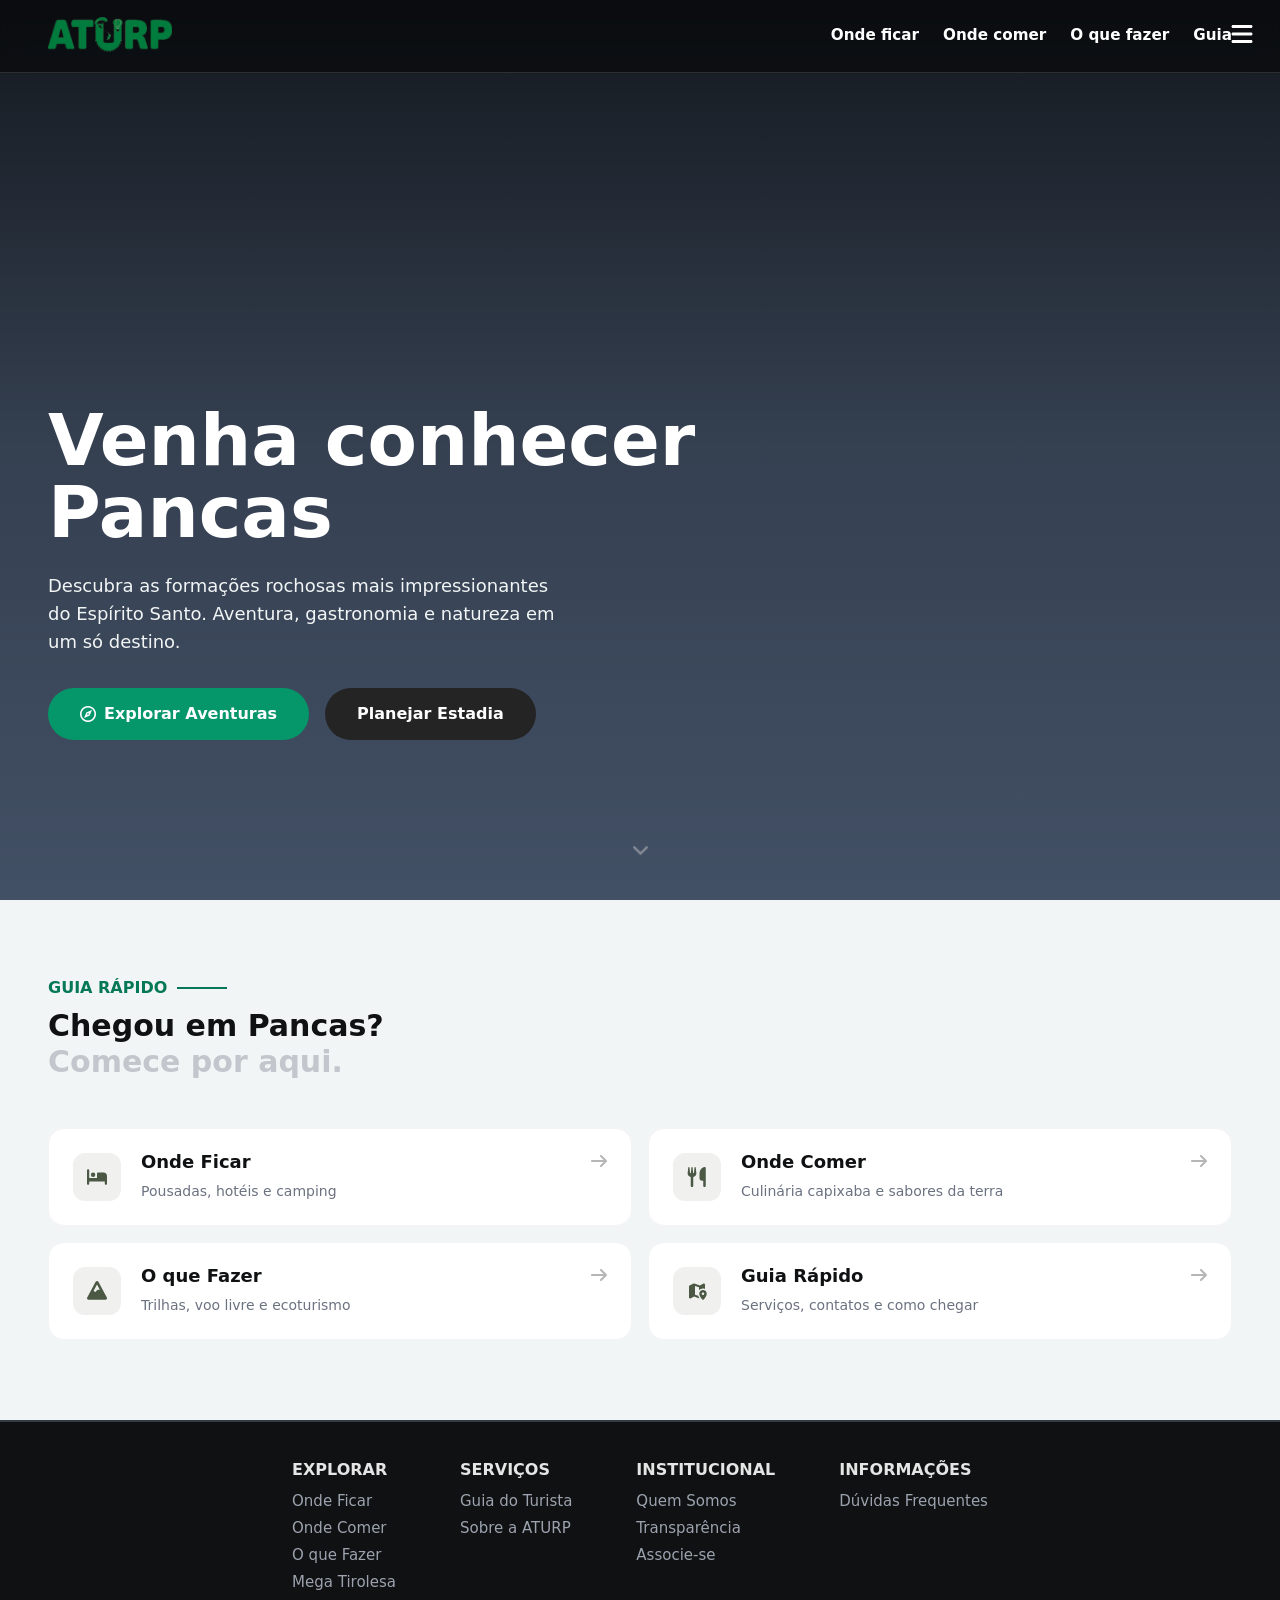
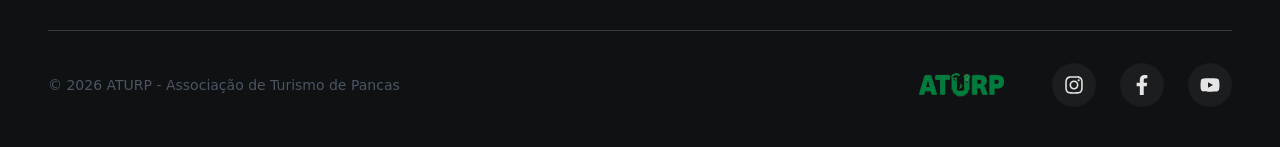
==== commit e7038399: "minor fix" ====
--- a/index.html
+++ b/index.html
@@ -27,7 +27,6 @@
 						<a href="./pages/onde-comer.html">Onde comer</a>
 						<a href="./pages/o-que-fazer.html">O que fazer</a>
 						<a href="./pages/guia-rapido.html">Guia</a>
-						<a href="./pages/mega-tirolesa.html">Mega Tirolesa</a>
 					</div>
 					<button type="button" class="menu-btn" aria-label="Abrir menu" aria-controls="nav-modal" aria-expanded="false">
 						<svg xmlns="http://www.w3.org/2000/svg" viewBox="0 0 448 512"><path d="M0 96C0 78.3 14.3 64 32 64l384 0c17.7 0 32 14.3 32 32s-14.3 32-32 32L32 128C14.3 128 0 113.7 0 96zM0 256c0-17.7 14.3-32 32-32l384 0c17.7 0 32 14.3 32 32s-14.3 32-32 32L32 288c-17.7 0-32-14.3-32-32zM448 416c0 17.7-14.3 32-32 32L32 448c-17.7 0-32-14.3-32-32s14.3-32 32-32l384 0c17.7 0 32 14.3 32 32z"/></svg>
@@ -160,7 +159,7 @@
 				</div>
 			</section>
 
-			<section id="about-pancas" class="about-pancas">
+			<!-- <section id="about-pancas" class="about-pancas">
 				<div class="layout-container">
 					<div class="about-pancas__grid">
 						<div class="about-pancas__content">
@@ -198,13 +197,7 @@
 						</div>
 					</div>
 				</div>
-			</section>
-
-			<section>
-				<div class="layout-container">
-					<img src="assets/events/imagem-exemplo-atividades.png" width="100%"> 
-				</div>
-			</section>
+			</section> -->
 
 			<!-- <section id="experiences" class="experiences">
 				<div class="layout-container">
@@ -258,7 +251,6 @@
 			inert
 		>
 			<div class="nav-modal__header">
-				<h2 id="nav-modal-title" class="nav-modal__eyebrow">Navegação - Pancas, ES</h2>
 				<button type="button" class="nav-modal__close" aria-label="Fechar menu">
 					<svg xmlns="http://www.w3.org/2000/svg" viewBox="0 0 384 512" aria-hidden="true">
 						<path d="M342.6 150.6c12.5-12.5 12.5-32.8 0-45.3s-32.8-12.5-45.3 0L192 210.7 86.6 105.4c-12.5-12.5-32.8-12.5-45.3 0s-12.5 32.8 0 45.3L146.7 256 41.4 361.4c-12.5 12.5-12.5 32.8 0 45.3s32.8 12.5 45.3 0L192 301.3 297.4 406.6c12.5 12.5 32.8 12.5 45.3 0s12.5-32.8 0-45.3L237.3 256 342.6 150.6z"/>
@@ -414,8 +406,6 @@
 						<h3>INFORMAÇÕES</h3>
 						<nav aria-label="Informações">
 							<a href="#">Dúvidas Frequentes</a>
-							<a href="#">Política de Privacidade</a>
-							<a href="#">Termos de Uso</a>
 						</nav>
 					</div>
 				</div>
@@ -446,7 +436,7 @@
 
 					<!-- Copyright -->
 					<div class="footer__bottom">
-						<p>&copy; 2026 ATURP - Associação de Turismo de Pancas</p>
+						<p>&copy; <span id="current-year"></span> ATURP - Associação de Turismo de Pancas</p>
 					</div>
 				</div>
 			</section>
--- a/css/main.css
+++ b/css/main.css
@@ -579,8 +579,8 @@
 }
 
 .bottom-nav__item svg {
-	width: 22px;
-	height: 22px;
+	width: 30px;
+	height: 30px;
 	fill: currentColor;
 }
 
--- a/css/nav-modal.css
+++ b/css/nav-modal.css
@@ -38,22 +38,11 @@
 .nav-modal__header {
 	display: flex;
 	flex-direction: row;
-	justify-content: space-between;
+	justify-content: flex-end;
 	align-items: center;
-	margin-bottom: 2rem;
+	margin-bottom: 0.5rem;
 	padding-bottom: 1rem;
 	border-bottom: 1px solid #ffffff10;
-}
-.nav-modal__eyebrow {
-	color: #4b5563;
-	font-size: 11px;
-	font-weight: 600;
-	letter-spacing: 0.15em;
-	text-transform: uppercase;
-	margin: 0;
-	line-height: 1;
-	display: flex;
-	align-items: center;
 }
 
 /* Links de navegação */
@@ -120,7 +109,7 @@
 /* Link login */
 .nav-modal__link--admin {
 	width: fit-content;
-	margin-top: auto;
+	margin: auto 0 70px auto;
 	border: 1px solid #ffffff14;
 	padding: 1rem 3rem;
 	border-radius: 0.75rem;
@@ -140,10 +129,9 @@
 	display: flex;
 	align-items: center;
 	justify-content: center;
-	width: 2rem;
-	height: 2rem;
+	width: 3rem;
+	height: 3rem;
 	border: 0;
-	border-radius: 50%;
 	background-color: #1b1d1e00;
 	color: #9ca3af;
 	cursor: pointer;
